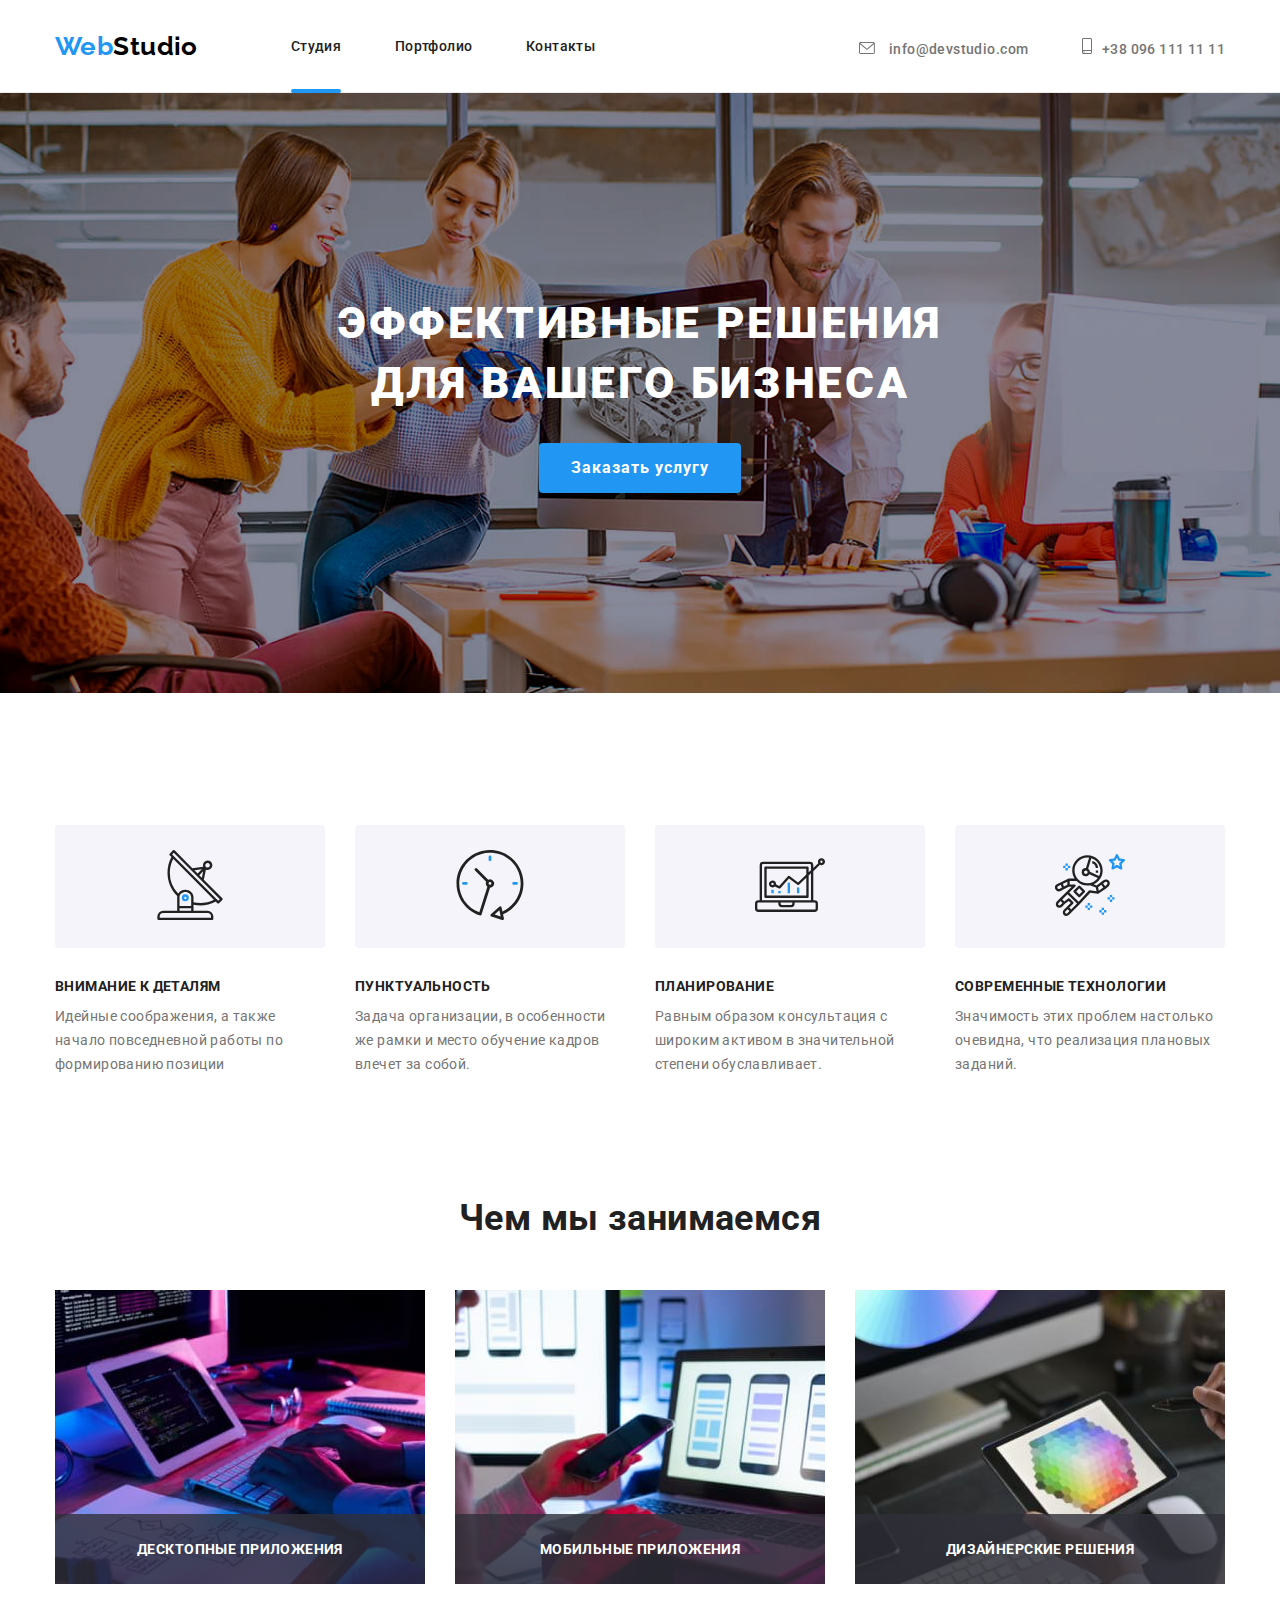
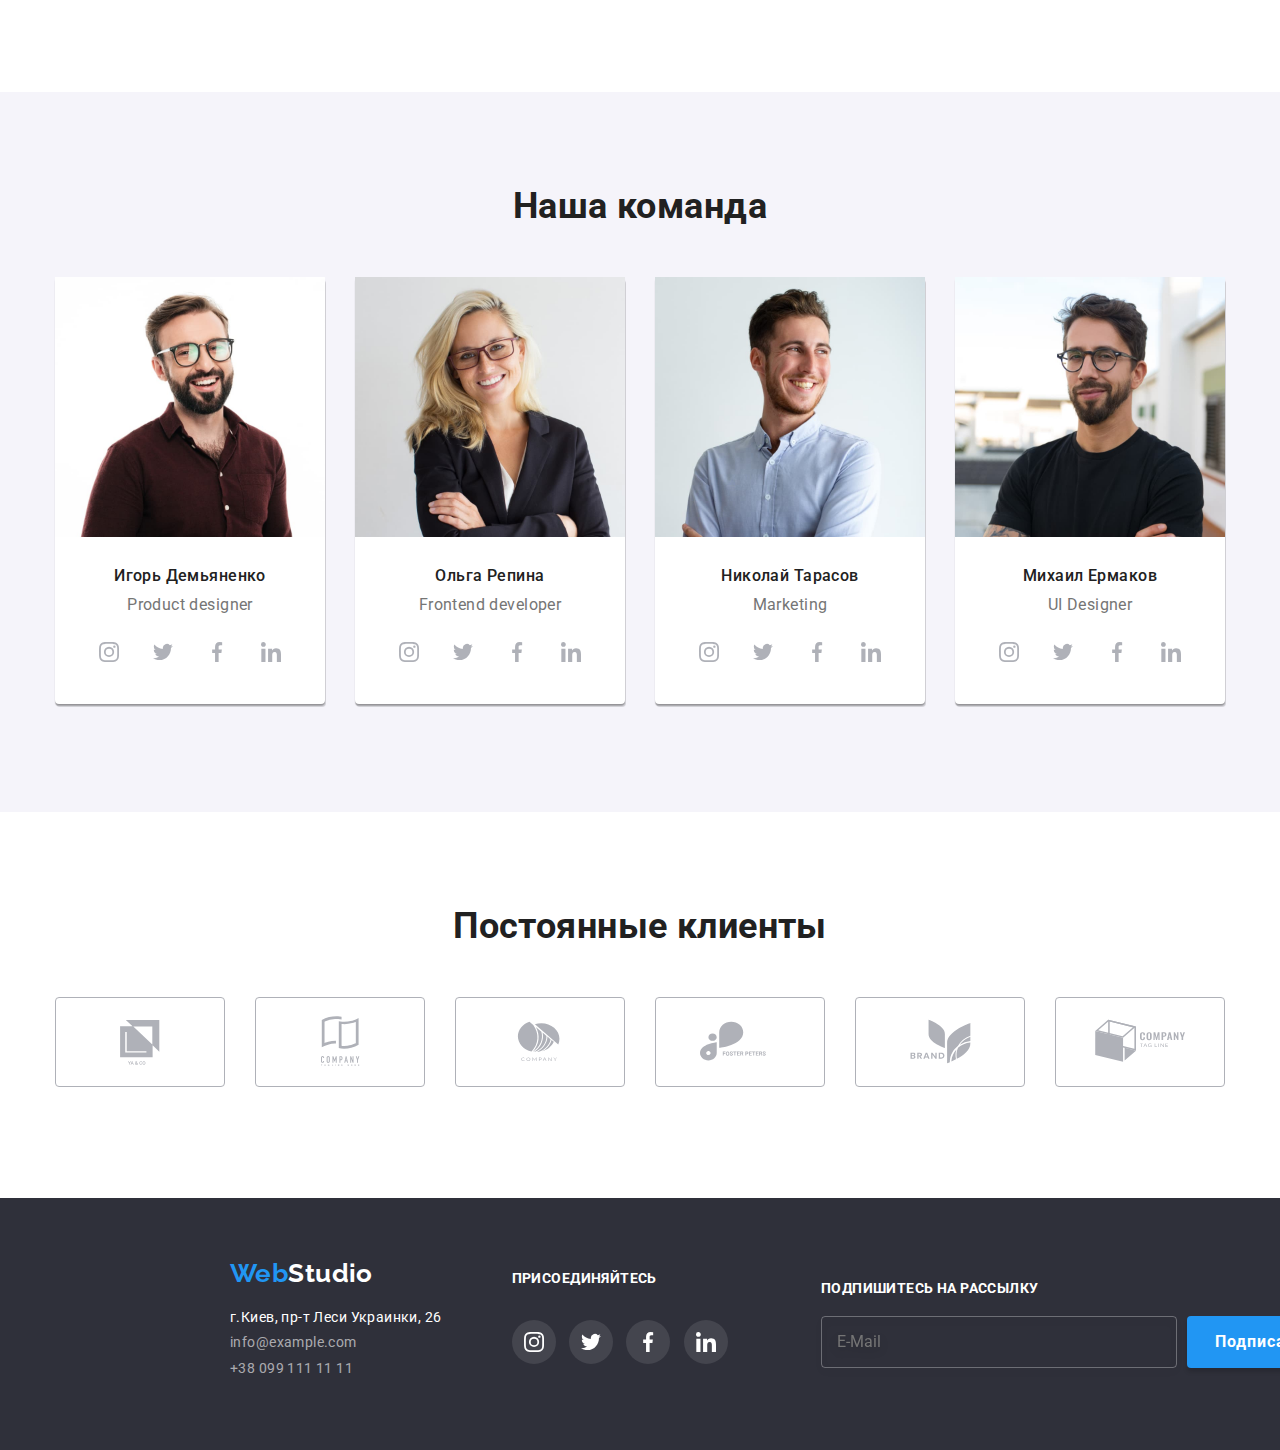
==== index.html @ 2967f11a "Initial commit" ====
<!DOCTYPE html>
<html lang="ru">
  <head>
    <meta charset="UTF-8" />
    <meta name="viewport" content="width=device-width, initial-scale = 1.0" />
    <title>WebStudio</title>
    <link
      href="https://fonts.googleapis.com/css2?family=Raleway:wght@700&family=Roboto:wght@400;500;700;900&display=swap"
      rel="stylesheet"
    />
    <link rel="stylesheet" href="./modern-normalize/modern-normalize.css" />
    <link rel="stylesheet" href="./css/styles.css" />
  </head>
  <body>
    <header class="header">
      <div class="container">
        <nav class="navigation">
          <a class="logo" href="/">Web<span class="studio">Studio</span></a>
          <ul class="nav-list">
            <li class="nav-line">
              <a class="nav-link studio-link nav-link-current" href="./index.html">Студия</a>
            </li>
            <li class="nav-line">
              <a class="nav-link portfolio-link" href="./portfolio.html">Портфолио</a>
            </li>
            <li class="nav-line">
              <a class="nav-link contacts-link" href="./contacts.html">Контакты</a>
            </li>
          </ul>
        </nav>
        <ul class="header-contacts">
          <li class="nav-line">
            <a class="header-contact" href="mailto:info@devstudio.com"
              ><svg width="16px" height="12px" class="contact-icon">
                <use href="./images/sprite.svg#icon-envelope"></use>
              </svg>
              info@devstudio.com
            </a>
          </li>
          <li class="nav-line">
            <a class="header-contact" href="tel:+380961111111"
              ><svg width="10px" height="16px" class="contact-icon">
                <use href="./images/sprite.svg#icon-smartphone"></use></svg
              >+38 096 111 11 11</a
            >
          </li>
        </ul>
      </div>
    </header>
    <main class="main-container studio-content">
      <section class="section offer">
        <div class="offer-text">
          <h1 class="main-title">Эффективные решения для вашего бизнеса</h1>
          <button class="order" data-modal-open type="button">Заказать услугу</button>
        </div>
      </section>
      <section class="section about-us">
        <div class="container">
          <h2 class="about-us-title">О нас</h2>
          <ul class="about-us-text">
            <li class="about-us-text-box">
              <div class="about-us-icon-box">
                <svg class="about-us-icon" width="70px" height="70px">
                  <use href="./images/sprite.svg#icon-antenna"></use>
                </svg>
              </div>
              <h3 class="about-us-paragraph-title">Внимание к деталям</h3>
              <p class="about-us-paragraph">
                Идейные соображения, а также начало повседневной работы по формированию позиции
              </p>
            </li>
            <li class="about-us-text-box">
              <div class="about-us-icon-box">
                <svg class="about-us-icon" width="70px" height="70px">
                  <use href="./images/sprite.svg#icon-clock"></use>
                </svg>
              </div>
              <h3 class="about-us-paragraph-title">Пунктуальность</h3>
              <p class="about-us-paragraph">
                Задача организации, в особенности же рамки и место обучение кадров влечет за собой.
              </p>
            </li>
            <li class="about-us-text-box">
              <div class="about-us-icon-box">
                <svg class="about-us-icon" width="70px" height="70px">
                  <use href="./images/sprite.svg#icon-diagram"></use>
                </svg>
              </div>
              <h3 class="about-us-paragraph-title">Планирование</h3>
              <p class="about-us-paragraph">
                Равным образом консультация с широким активом в значительной степени обуславливает.
              </p>
            </li>
            <li class="about-us-text-box">
              <div class="about-us-icon-box">
                <svg class="about-us-icon" width="70px" height="70px">
                  <use href="./images/sprite.svg#icon-astronaut"></use>
                </svg>
              </div>
              <h3 class="about-us-paragraph-title">Современные технологии</h3>
              <p class="about-us-paragraph">
                Значимость этих проблем настолько очевидна, что реализация плановых заданий.
              </p>
            </li>
          </ul>
        </div>
      </section>
      <section class="section what-we-do">
        <div class="container">
          <h2 class="section-title">Чем мы занимаемся</h2>
          <ul class="what-we-do-images">
            <li class="what-we-do-image">
              <div class="what-we-do-thumb">
                <img
                  src="./images/programmer-typing.jpg"
                  alt="Программист печатает на компьютере"
                  width="370"
                />
                <div class="what-we-do-description">
                  <h3 class="image-description">Десктопные приложения</h3>
                </div>
              </div>
            </li>
            <li class="what-we-do-image">
              <div class="what-we-do-thumb">
                <img
                  src="./images/phone-design.jpg"
                  alt="Программист выбирает дизайн телефона"
                  width="370"
                />
                <div class="what-we-do-description">
                  <h3 class="image-description">Мобильные приложения</h3>
                </div>
              </div>
            </li>
            <li class="what-we-do-image">
              <div class="what-we-do-thumb">
                <img
                  src="./images/color-pallette.jpg"
                  alt="Дизайнер использует палитру цветов"
                  width="370"
                />
                <div class="what-we-do-description">
                  <h3 class="image-description">Дизайнерские решения</h3>
                </div>
              </div>
            </li>
          </ul>
        </div>
      </section>
      <section class="section our-team">
        <div class="container">
          <h2 class="section-title hidden">Наша команда</h2>
          <ul class="team-members">
            <li class="team-member">
              <img src="./images/igor.jpg" alt="Изображение Игоря" width="270" />
              <h4 class="team-member-name">Игорь Демьяненко</h4>
              <p class="team-member-job">Product designer</p>
              <ul>
                <li>
                  <a class="socials-icon" href="/">
                    <svg class="member-social-icon" width="20px" height="20px">
                      <use href="./images/sprite.svg#icon-instagram"></use>
                    </svg>
                  </a>
                </li>
                <li>
                  <a class="socials-icon" href="/">
                    <svg class="member-social-icon" width="20px" height="20px">
                      <use href="./images/sprite.svg#icon-twitter"></use>
                    </svg>
                  </a>
                </li>
                <li>
                  <a class="socials-icon" href="/">
                    <svg class="member-social-icon" width="20px" height="20px">
                      <use href="./images/sprite.svg#icon-facebook"></use>
                    </svg>
                  </a>
                </li>
                <li>
                  <a class="socials-icon" href="/">
                    <svg class="member-social-icon" width="20px" height="20px">
                      <use href="./images/sprite.svg#icon-linkedin"></use>
                    </svg>
                  </a>
                </li>
              </ul>
            </li>
            <li class="team-member">
              <img src="./images/olga.jpg" alt="Изображение Ольги" width="270" />
              <h4 class="team-member-name">Ольга Репина</h4>
              <p class="team-member-job">Frontend developer</p>
              <ul>
                <li>
                  <a class="socials-icon" href="/">
                    <svg class="member-social-icon" width="20px" height="20px">
                      <use href="./images/sprite.svg#icon-instagram"></use>
                    </svg>
                  </a>
                </li>
                <li>
                  <a class="socials-icon" href="/">
                    <svg class="member-social-icon" width="20px" height="20px">
                      <use href="./images/sprite.svg#icon-twitter"></use>
                    </svg>
                  </a>
                </li>
                <li>
                  <a class="socials-icon" href="/">
                    <svg class="member-social-icon" width="20px" height="20px">
                      <use href="./images/sprite.svg#icon-facebook"></use>
                    </svg>
                  </a>
                </li>
                <li>
                  <a class="socials-icon" href="/">
                    <svg class="member-social-icon" width="20px" height="20px">
                      <use href="./images/sprite.svg#icon-linkedin"></use>
                    </svg>
                  </a>
                </li>
              </ul>
            </li>
            <li class="team-member">
              <img src="./images/nikolay.jpg" alt="Изображение Николая" width="270" />
              <h4 class="team-member-name">Николай Тарасов</h4>
              <p class="team-member-job">Marketing</p>
              <ul>
                <li>
                  <a class="socials-icon" href="/">
                    <svg class="member-social-icon" width="20px" height="20px">
                      <use href="./images/sprite.svg#icon-instagram"></use>
                    </svg>
                  </a>
                </li>
                <li>
                  <a class="socials-icon" href="/">
                    <svg class="member-social-icon" width="20px" height="20px">
                      <use href="./images/sprite.svg#icon-twitter"></use>
                    </svg>
                  </a>
                </li>
                <li>
                  <a class="socials-icon" href="/">
                    <svg class="member-social-icon" width="20px" height="20px">
                      <use href="./images/sprite.svg#icon-facebook"></use>
                    </svg>
                  </a>
                </li>
                <li>
                  <a class="socials-icon" href="/">
                    <svg class="member-social-icon" width="20px" height="20px">
                      <use href="./images/sprite.svg#icon-linkedin"></use>
                    </svg>
                  </a>
                </li>
              </ul>
            </li>
            <li class="team-member">
              <img src="./images/mikhail.jpg" alt="Изображение Михаила" width="270" />
              <h4 class="team-member-name">Михаил Ермаков</h4>
              <p class="team-member-job">UI Designer</p>
              <ul>
                <li>
                  <a class="socials-icon" href="/">
                    <svg class="member-social-icon" width="20px" height="20px">
                      <use href="./images/sprite.svg#icon-instagram"></use>
                    </svg>
                  </a>
                </li>
                <li>
                  <a class="socials-icon" href="/">
                    <svg class="member-social-icon" width="20px" height="20px">
                      <use href="./images/sprite.svg#icon-twitter"></use>
                    </svg>
                  </a>
                </li>
                <li>
                  <a class="socials-icon" href="/">
                    <svg class="member-social-icon" width="20px" height="20px">
                      <use href="./images/sprite.svg#icon-facebook"></use>
                    </svg>
                  </a>
                </li>
                <li>
                  <a class="socials-icon" href="/">
                    <svg class="member-social-icon" width="20px" height="20px">
                      <use href="./images/sprite.svg#icon-linkedin"></use>
                    </svg>
                  </a>
                </li>
              </ul>
            </li>
          </ul>
        </div>
      </section>
      <section class="section" class="our-clients">
        <div class="container">
          <h2 class="section-title">Постоянные клиенты</h2>
          <ul class="clients">
            <li>
              <a class="client-link"
                ><svg class="client-card" width="170px" height="90px">
                  <use href="./images/sprite.svg#icon-Client"></use></svg
              ></a>
            </li>
            <li>
              <a class="client-link"
                ><svg class="client-card" width="170px" height="90px">
                  <use href="./images/sprite.svg#icon-Client-2"></use></svg
              ></a>
            </li>
            <li>
              <a class="client-link"
                ><svg class="client-card" width="170px" height="90px">
                  <use href="./images/sprite.svg#icon-Client-3"></use></svg
              ></a>
            </li>
            <li>
              <a class="client-link"
                ><svg class="client-card" width="170px" height="90px">
                  <use href="./images/sprite.svg#icon-Client-4"></use></svg
              ></a>
            </li>
            <li>
              <a class="client-link"
                ><svg class="client-card" width="170px" height="90px">
                  <use href="./images/sprite.svg#icon-Client-5"></use></svg
              ></a>
            </li>
            <li>
              <a class="client-link"
                ><svg class="client-card" width="170px" height="90px">
                  <use href="./images/sprite.svg#icon-Client-6"></use></svg
              ></a>
            </li>
          </ul>
        </div>
      </section>
    </main>
    <footer class="footer">
      <div class="container">
        <address class="address-wrap">
          <a class="logo" href="/">Web<span class="studio-white">Studio</span></a>
          <ul class="address">
            <li class="address-line">
              <a class="address-link street-address" href="">г.Киев, пр-т Леси Украинки, 26</a>
            </li>
            <li class="address-line">
              <a class="address-link" href="mailto:info@example.com">info@example.com</a>
            </li>
            <li class="address-line">
              <a class="address-link" href="tel:+380991111111">+38 099 111 11 11</a>
            </li>
          </ul>
        </address>
        <div class="footer-media">
          <h3 class="join-us-title">Присоединяйтесь</h3>
          <ul class="footer-media-list">
            <li>
              <a class="socials-icon" href="/">
                <svg class="footer-social-icon" width="20px" height="20px">
                  <use href="./images/sprite.svg#icon-instagram"></use>
                </svg>
              </a>
            </li>
            <li>
              <a class="socials-icon" href="/">
                <svg class="footer-social-icon" width="20px" height="20px">
                  <use href="./images/sprite.svg#icon-twitter"></use>
                </svg>
              </a>
            </li>
            <li>
              <a class="socials-icon" href="/">
                <svg class="footer-social-icon" width="20px" height="20px">
                  <use href="./images/sprite.svg#icon-facebook"></use>
                </svg>
              </a>
            </li>
            <li>
              <a class="socials-icon" href="/">
                <svg class="footer-social-icon" width="20px" height="20px">
                  <use href="./images/sprite.svg#icon-linkedin"></use>
                </svg>
              </a>
            </li>
          </ul>
        </div>
        <div class="footer-email">
          <h3 class="subscribe-title">Подпишитесь на рассылку</h3>
          <form class="email-subscribe" name="email-subscribe" autocomplete="on" novalidate>
            <input class="email-input" type="email" name="email-input" placeholder="E-Mail" />
            <button class="subscribe-button" type="submit">
              Подписаться
              <svg class="icon-send" width="24px" height="24px">
                <use href="./images/sprite.svg#icon-send"></use>
              </svg>
            </button>
          </form>
        </div>
      </div>
    </footer>
    <div class="backdrop is-hidden" data-modal>
      <div class="modal">
        <h2 class="modal-title section-title">Оставьте свои данные, мы вам перезвоним</h2>
        <form class="modal-order-form">
          <label class="modal-input-label">
            <span>Имя</span>
            <div class="modal-input-wrap">
              <input class="modal-input" type="text" name="order-name" />
              <span class="input-icon">
                <svg class="icon-name" width="12px" height="12px">
                  <use href="./images/sprite.svg#icon-name"></use>
                </svg>
              </span>
            </div>
          </label>
          <label class="modal-input-label">
            <span>Телефон</span>
            <div class="modal-input-wrap">
              <input class="modal-input" type="tel" name="order-tel" />
              <span class="input-icon">
                <svg class="icon-telephone" width="13px" height="13px">
                  <use href="./images/sprite.svg#icon-telephone"></use>
                </svg>
              </span>
            </div>
          </label>
          <label class="modal-input-label">
            <span>E-Mail</span>
            <div class="modal-input-wrap">
              <input class="modal-input" type="email" name="order-email" />
              <span class="input-icon">
                <svg class="icon-email" width="15px" height="12px">
                  <use href="./images/sprite.svg#icon-email"></use></svg
              ></span>
            </div>
          </label>
          <label>
            <span>Комментарий</span>
            <textarea class="modal-comment" rows="5" placeholder="Введите текст"></textarea>
          </label>
          <label class="terms-policy">
            <input class="terms-checkbox" type="checkbox" checked="checked" />
            <span class="terms-checkbox-custom">
              <svg class="terms-check-sign" width="11" height="8">
                <use href="./images/sprite.svg#icon-check-sign"></use>
              </svg>
            </span>
            <span class="terms-policy-text"
              >Соглашаюсь с рассылкой и принимаю <a href="">Условия договора</a></span
            >
          </label>
          <div class="modal-button-wrap">
            <button class="submit-button" type="submit">Отправить</button>
          </div>
        </form>
        <button class="modal-close-button" data-modal-close>
          <svg class="icon-close" width="11px" height="11px">
            <use href="./images/sprite.svg#icon-close"></use>
          </svg>
        </button>
      </div>
    </div>
    <script src="./js/modal.js"></script>
  </body>
</html>
---- css/styles.css ----
:root {
    --brand-color: #2196F3;
    --text-color: #212121;
}

:hover {
    transition-duration: 250ms;
    transition-timing-function: cubic-bezier(0.4, 0, 0.2, 1);
}

html {
    box-sizing: border-box;
}

*,
*::after,
*::before {
    box-sizing: inherit;
}

/* Стили для обнуления верхних отступов у элементов */
h1,
h2,
h3,
h4,
h5,
h6,
p {
    margin-top: 0;
}

/* Класс для обнуления базовых свойств у списков (ul) */
.list {
    list-style: none;
    padding-left: 0;
    margin: 0;
}

/* Класс для обнуления базовых свойств у ссылок */
.link {
    text-decoration: none;
    color: inherit;
}

/* Свойства для корректного отображения картинок */
img {
    display: block;
    max-width: 100%;
    height: auto;
}

/* Свойства для обнуления курсива у address */
address {
    font-style: normal;
}

/* general settings */

body {
    font-family: 'Roboto', sans-serif;
    color: var(--text-color);
    font-size: 14px;
    background-color: #FFFFFF;
    letter-spacing: 0.03em;
}

ul {
    padding: 0;
}

.container {
    width: 1200px;
    margin: auto;
    padding: 0 15px;
}

.section {
    padding-top: 94px;
    padding-bottom: 94px;
}

/* header-section */

.header {
    position: relative;
    border-bottom: 1px solid #ECECEC;
    display: flex;
    vertical-align: middle;
    padding-top: 24px;
    padding-bottom: 24px;
}

.header .container {
    display: flex;
    justify-content: space-between;
    line-height: 0px;
}

.navigation {
    display: flex;
    justify-content: space-between;
    align-items: center;
    vertical-align: middle;
}

.nav-line {
    display: inline-block;
    font-weight: 500;
    margin-left: 50px;
}

.navigation .nav-link {
    position: relative;
    color: var(--text-color);
    font-weight: 500;
    text-decoration: none;
}

.navigation .nav-link-current::after {
    bottom: -39px;
    left: 0;
    position: absolute;
    content: "";
    display: block;
    width: 100%;
    height: 4px;
    border-radius: 4px;
    background-color: var(--brand-color);
}

.studio-link {
    accent-color: var(--brand-color);
}

.portfolio-link {
    accent-color: var(--brand-color);
}

.nav-link:hover {
    color: var(--brand-color);
} 

.logo {
    font-family: 'Raleway';
    font-weight: 700;
    font-size: 26px;
    line-height: 31px;
    color: var(--brand-color);
    text-decoration: none;
    margin-right: 43px;
}

.logo .studio {
    color: #000;
}

.header-contact {
    color: #757575;
    text-decoration: none;
}

.header-contact:hover {
    color: var(--brand-color);
    fill: var(--brand-color);
}

.contact-icon {
    margin-right: 10px;
}


/* offer-section */

.offer {
    background-image: url("./../images/bg-image.png");
    background-repeat: no-repeat;
    background-position: 50% 50%;
    text-align: center;
    color: #fff;
    padding: 200px;
    background-size: 1600px auto;
}

.offer-text {
    width: 700px;
    display: inline-block;
}

.main-title {
    text-transform: uppercase;
    font-size: 44px;
    line-height: 60px;
    font-weight: 900;
    letter-spacing: 0.06em;
    margin-bottom: 30px;
}

.order {
    background: var(--brand-color);
    color: #fff;
    padding: 10px 32px;
    border: none;
    border-radius: 4px;
    font-weight: 700;
    font-size: 16px;
    line-height: 30px;
    letter-spacing: 0.06em;
    box-shadow: 0px 4px 4px rgba(0, 0, 0, 0.15);
    cursor: pointer;
}

.order:hover {
    box-shadow: 0px 4px 4px rgba(0, 0, 0, 0.5);
}

/* about-us section */

.about-us {
    padding-bottom: 0px;
}

.about-us-icon-box {
    text-align: center;
    padding-top: 25px;
    padding-bottom: 25px;
    background-color: #F5F4FA;
    margin-bottom: 30px;
    border-radius: 4px;
}

.about-us-text {
    display: flex;
    justify-content: space-between;
}

.about-us-title {
    visibility: hidden;
    padding: 0;
    margin: 0;
}

.about-us-text-box {
    display: inline-block;
    width: 270px;
}

.about-us-paragraph-title {
    text-transform: uppercase;
    font-size: 14px;
    margin-bottom: 10px;
}

.about-us-paragraph {
    color: #757575;
    margin-top: 0px;
    line-height: 24px;
}

/* what-we-do section */

.section-title {
    font-weight: 700;
    font-size: 36px;
    text-align: center;
    margin-bottom: 50px;
}

.what-we-do {
    padding-top: 94px;
}

.what-we-do-images {
    display: flex;
    justify-content: space-between;
}

.what-we-do-image {
    display: inline-block;
}

.what-we-do-thumb {
    position: relative;
}

.what-we-do-description {
    position: absolute;
    background: rgba(47, 48, 58, 0.8);
    padding-top: 27px;
    padding-bottom: 27px;
    bottom: 0px;
    left: 0px;
    width: 100%;
}

.image-description {
    font-weight: 700;
    text-transform: uppercase;
    color: #FFFFFF;
    font-size: 14px;
    line-height: 16px;
    text-align: center;
    padding: 0;
    margin: 0;
}

/* our-team section */

.our-team {
    background-color: #F5F4FA;

}

.team-members {
    display: flex;
    justify-content: space-between;
}

.team-member {
    display: inline-block;
    padding-bottom: 30px;
    text-align: center;
    background-color: #fff;
    border-radius: 4px;
    box-shadow:  1px 3px rgba(0, 0, 0, 0.12),
        0px 1px 1px rgba(0, 0, 0, 0.14),
        0px 2px 1px rgba(0, 0, 0, 0.2);
}

.team-member ul {
    list-style: none;
    margin-right: 32px;
    margin-left: 32px;
    display: flex;
    justify-content: space-between;
    vertical-align: middle;
    margin-top: 16px;
}

.socials-icon {
    display: inline-block;
    height: 44px;
    width: 44px;
    padding: 12px;
    color: #AFB1B8;
}
.socials-icon:hover {
    background-color: var(--brand-color);
    border-radius: 50px;
    color: #FFFFFF;
    fill: #FFFFFF;
}

.team-member-name {
    font-size: 16px;
    font-weight: 500;
    margin-top: 30px;
    margin-bottom: 10px;
}

.team-member-job {
    color: #757575;
    font-size: 16px;
    margin-bottom: 0;
}

/* footer section */

.footer {
    background-color: #2F303A;
    padding: 60px 215px;   
}

.footer .container {
    display: flex;
    align-items: center;
}

.studio-white {
    color: #fff;
}

.address-wrap {
    display: inline-block;
}

.address {
    padding: 0;
    margin-top: 20px;
    text-decoration: none;
    color: #fff;
    list-style: none;
    font-style: normal;
    margin-right: 70px;
}

.address-line {
    padding: 0;
    margin: 9px 0;
}

.address-link {
    text-decoration: none;
    color: rgba(255, 255, 255, 0.6);
}

.address-link:hover {
    color: #FFFFFF;
    fill: #FFFFFF;
}

.street-address {
    color: #FFFFFF;
}

.footer-media {
    display: inline-block;
    margin-right: 83px;
}

.footer-media-list {
    list-style: none;
    display: inline-block;
}

.footer-social-icon {
    color: #FFFFFF;
}

.footer-media-list li {
    display: inline-block;
    background-color: rgba(255, 255, 255, 0.1);
    border-radius: 50px;
    margin-right: 10px;
}

.join-us-title {
    text-transform: uppercase;
    color: #FFFFFF;
    font-size: 14px;
    line-height: 16px;
    margin-bottom: 20px;
}

.footer-email {
    display: inline-block;
    padding: 0;
    margin: 0;
}

.email-subscribe {
    display: flex;
    justify-content: space-between;
}

.subscribe-title {
    text-transform: uppercase;
    color: #FFFFFF;
    font-size: 14px;
    line-height: 16px;
    margin-bottom: 20px;
}

.email-input {
    background-color: rgba(0, 0, 0, 0);
    border: 1px solid rgba(255, 255, 255, 0.3);
    filter: drop-shadow(0px 4px 4px rgba(0, 0, 0, 0.15));
    border-radius: 4px;
    padding: 15px;
    font-weight: 400;
    font-size: 16px;
    line-height: 20px;
    margin-right: 10px;
    width: 356px;
    color: #FFFFFF;
}

.subscribe-button {
    display: flex;
    align-items: center;
    justify-content: space-between;
    background: var(--brand-color);
    color: #fff;
    padding: 10px 28px;
    border: none;
    border-radius: 4px;
    font-weight: 700;
    font-size: 16px;
    line-height: 30px;
    box-shadow: 0px 4px 4px rgba(0, 0, 0, 0.15);
    letter-spacing: 0.06em;
    cursor: pointer;
}

.icon-send {
    margin-left: 10px;
}

/* Portfolio */


/* filters menu */

.filters-list {
    display: flex;
    justify-content: center;
    text-decoration: none;
    list-style: none;
    margin-bottom: 50px;
}

.filters-item {
    display: inline-block;
}

.filter-button {
    margin-right: 8px;
    background-color: #F5F4FA;
    border-radius: 4px;
    border: none;
    color: #212121;
    font-size: 16px;
    font-weight: 500;
    padding: 6px 22px;
    text-align: center;
    vertical-align: middle;
    line-height: 26px;
}

.filter-button:hover {
    background-color: var(--brand-color);
    color: #FFFFFF;
    box-shadow: 0px 3px 1px rgba(0, 0, 0, 0.1), 0px 1px 2px rgba(0, 0, 0, 0.08), 0px 2px 2px rgba(0, 0, 0, 0.12);
    cursor: pointer;
}

/* projects list */

.projects {
    display: flex;
    justify-content: space-between;
    flex-wrap: wrap;
}

.project-item {
    display: inline-block;
    list-style: none;
    margin-bottom: 30px;
}

.project-item:hover {
    box-shadow: 0px 3px 1px rgba(0, 0, 0, 0.1), 0px 1px 2px rgba(0, 0, 0, 0.08), 0px 2px 2px rgba(0, 0, 0, 0.12);
}


.project-link {
    text-decoration: none;
}

.project-text {
    border: 1px solid #EEEEEE;
    padding: 19px 24px;
    max-width: 370px;
}

.project-title {
    color: var(--text-color);
    font-size: 18px;
    font-weight: 700;
    margin-bottom: 4px;
    letter-spacing: 0.06em;
    line-height: 36px;
}

.project-subtitle {
    color: #757575;
    font-size: 16px;
    font-weight: 400;
    line-height: 30px;
    margin-bottom: 0px;
    padding-bottom: 0px;
}

.project-image-thumb {
    position: relative;
    overflow: hidden;
}

.project-description {
    display:flex;
    align-items: center;
    position: absolute;
    background: rgba(33, 150, 243, 0.9);
    bottom: 0;
    left: 0;
    height: 100%;
    width: 100%;
    padding-left: 24px;
    padding-right: 24px;
    transform: translateY(100%);
    transition: transform 500ms ease;
}

.project-item:hover .project-description {
    transform: translateY(0);
}

.project-description p {
    color: #FFFFFF;
    font-weight: 400;
    font-size: 18px;
    line-height: 28px;
}

/* Icons */

.clients {
    display: flex;
    justify-content: space-between;
    list-style: none;
}

.client-card {
    border: 1px solid #AFB1B8;
    margin-right: 30px;
    border-radius: 4px;
    cursor: pointer;
    color: #AFB1B8;
}

.client-card:hover {
    color: var(--brand-color);
    border: 1px solid var(--brand-color);
}

.client-link:hover {
    cursor: pointer;
    color: var(--brand-color);
}

.backdrop {
    display: flex;
    justify-content: center;
    align-items: center;
    position: fixed;
    top: 0;
    left: 0;
    width: 100%;
    height: 100%;
    background-color: rgba(0, 0, 0, 0.5);
    opacity: 1;
    transition: opacity 500ms ease;
}

.is-hidden {
    visibility: hidden;
    opacity: 0;
    pointer-events: none;
}

.modal {
    width: 528px;
    height: 581px;
    position: relative;
    background-color: #FFFFFF;
    box-shadow: 0px 1px 3px rgba(0, 0, 0, 0.12), 0px 1px 1px rgba(0, 0, 0, 0.14), 0px 2px 1px rgba(0, 0, 0, 0.2);
    border-radius: 4px;
    padding: 40px;
}

.modal-close-button {
    position: absolute;
    margin: 8px;
    top: 0;
    right: 0;
    background-color: #FFFFFF;
    border-radius: 50px;
    height: 29px;
    width: 29px;
    border: 1px solid rgba(0, 0, 0, 0.1);
    color: #000000;
    display: flex;
    align-items: center;
    justify-content: center;
    cursor: pointer;
}

.modal-input-wrap {
    position: relative;
    display: flex;
    justify-content: center;
    align-items: center;
}

.modal-title {
    font-size: 20px;
    line-height: 24px;
    font-weight: 700;
    margin-bottom: 12px;
}

.modal-input-label span {
    font-size: 12px;
    line-height: 14px;
    color: #757575;
    letter-spacing: 0.01em;
}

.modal-input {
    width: 100%;
    padding: 14px 14px 14px 40px;
    border: 1px solid rgba(33, 33, 33, 0.2);
    border-radius: 4px;
    margin-bottom: 10px;
}

.modal-input ~ .input-icon {
    color: #212121;
}

.modal-input:focus {
    outline-color: var(--brand-color);
}

.modal-comment:focus {
    outline-color: var(--brand-color);
}

.input-icon {
    color: var(--text-color);
    padding: 0;
    margin: 0;
    position: absolute;
    height: 15px;
    width: 15px;
    top: 0;
    left: 0;
    display: flex;
    align-items: center;
}

.input-icon svg {
    padding: 0;
    margin: 0;
}

.modal-input:focus ~ .input-icon {
    color: var(--brand-color);
}






.icon-name {
    position: absolute;
    top: 14px;
    left: 15px;
}

.icon-email {
    position: absolute;
    top: 15px;
    left: 13.5px;
}

.icon-telephone {
    position: absolute;
    top: 14.26px;
    left: 15.26px;
}

.modal-comment {
    width: 100%;
    padding: 14px;
    border: 1px solid rgba(33, 33, 33, 0.2);
    border-radius: 4px;
    margin-bottom: 10px;
    resize: none;
}

.terms-policy {
    padding: 0;
    margin: 0;
    cursor: pointer;
    position: relative;
    display: inline-flex;
    margin-left: 14px;
}

.terms-check-sign {
    position: absolute;
    top: 0;
    left: 0;
}

.terms-checkbox {
    top: 0;
    left: 0;
    cursor: pointer;
    opacity: 0;
    display: inline-flex;
}

.terms-checkbox:checked ~ .terms-checkbox-custom {
    background-color: var(--brand-color);
    border: 3px solid var(--brand-color);
}

.terms-checkbox:checked ~ .terms-check-sign {
    opacity: 1;
}

.terms-checkbox-custom {
    display: inline-flex;
    justify-content: center;
    align-items: center;
    background: #ffffff;
    width: 16px;
    height: 15px;
    display: block;
    border: 2px solid #212121;
    position: absolute;
    top: 0;
    left: 0;
}

.terms-policy-text {
    margin-left: 7px;
}


.modal-button-wrap {
    text-align: center;
}

.submit-button {
    background: var(--brand-color);
    font-size: 16px;
    font-weight: 700;
    line-height: 30px;
    color: #FFFFFF;
    letter-spacing: 0.06em;
    padding: 10px 52px;
    text-align: center;
    border: none;
    border-radius: 4px;
    margin-top: 30px;
    cursor: pointer;
}
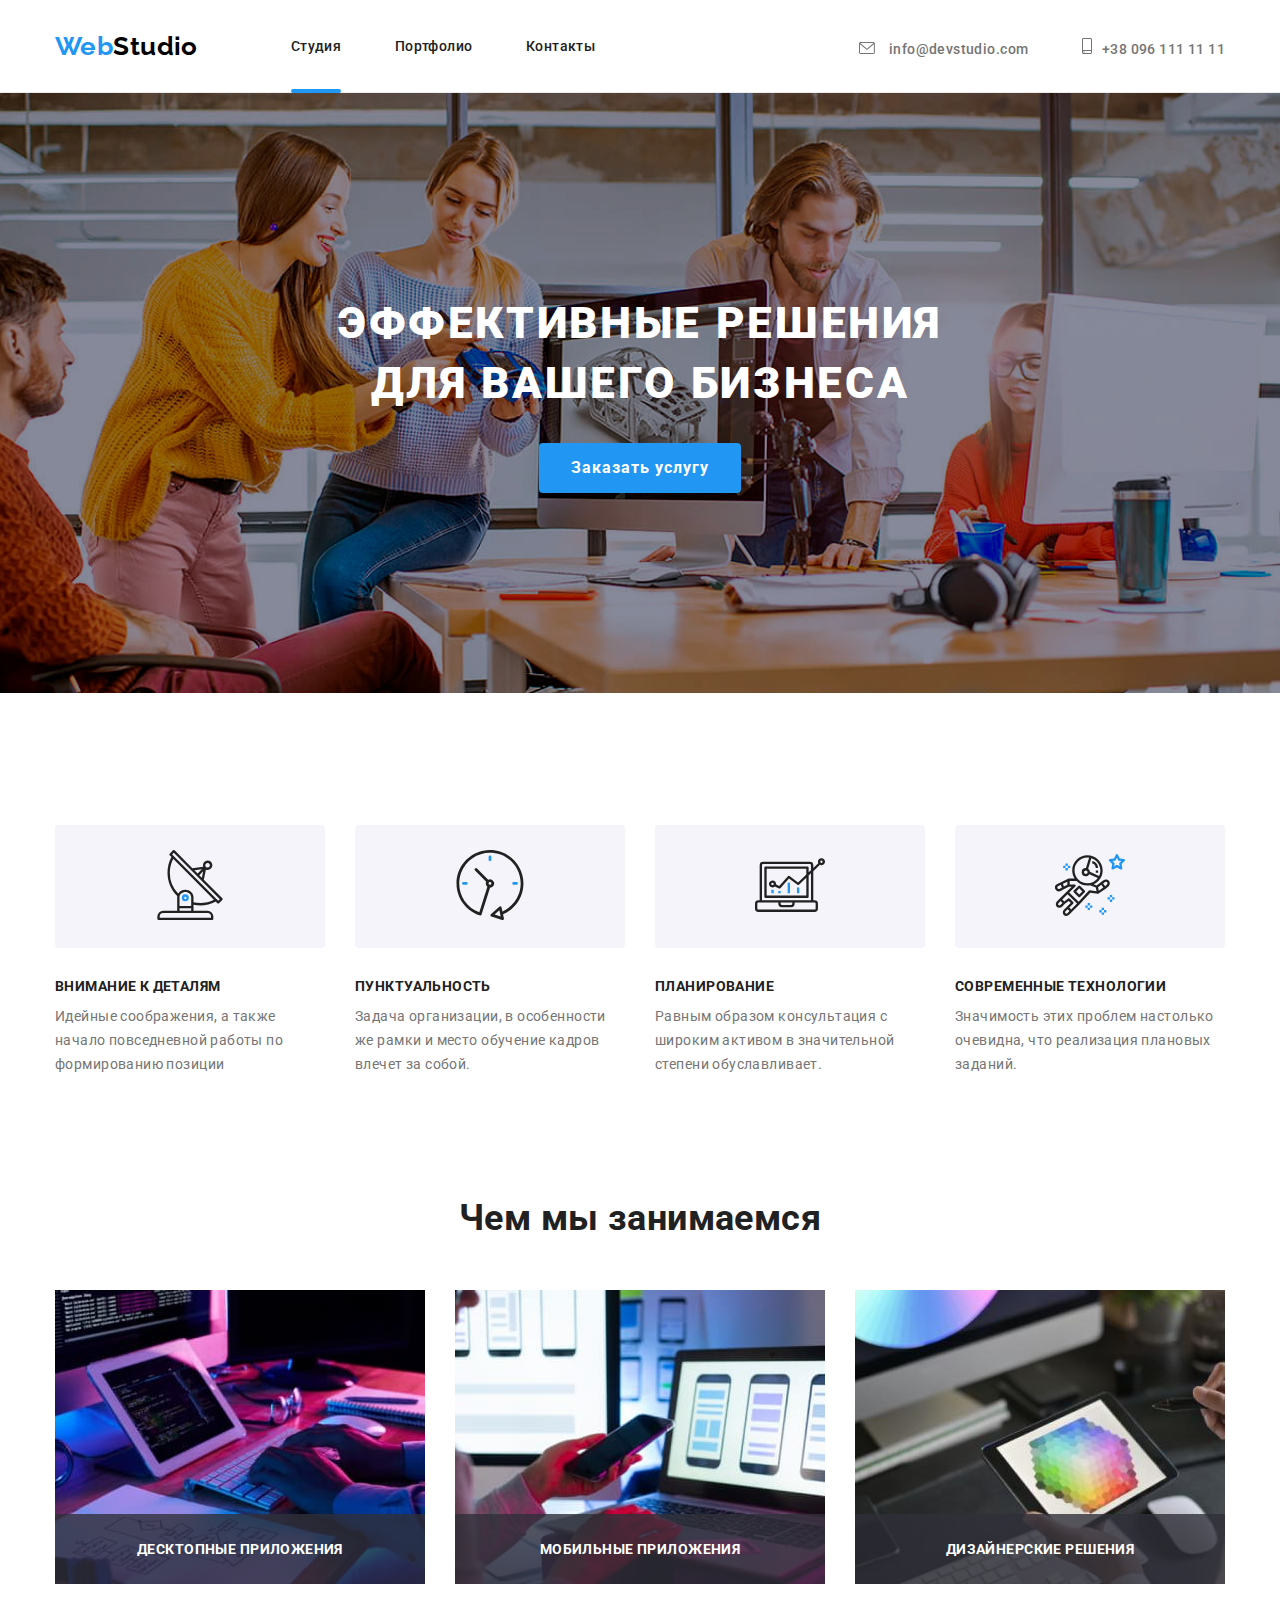
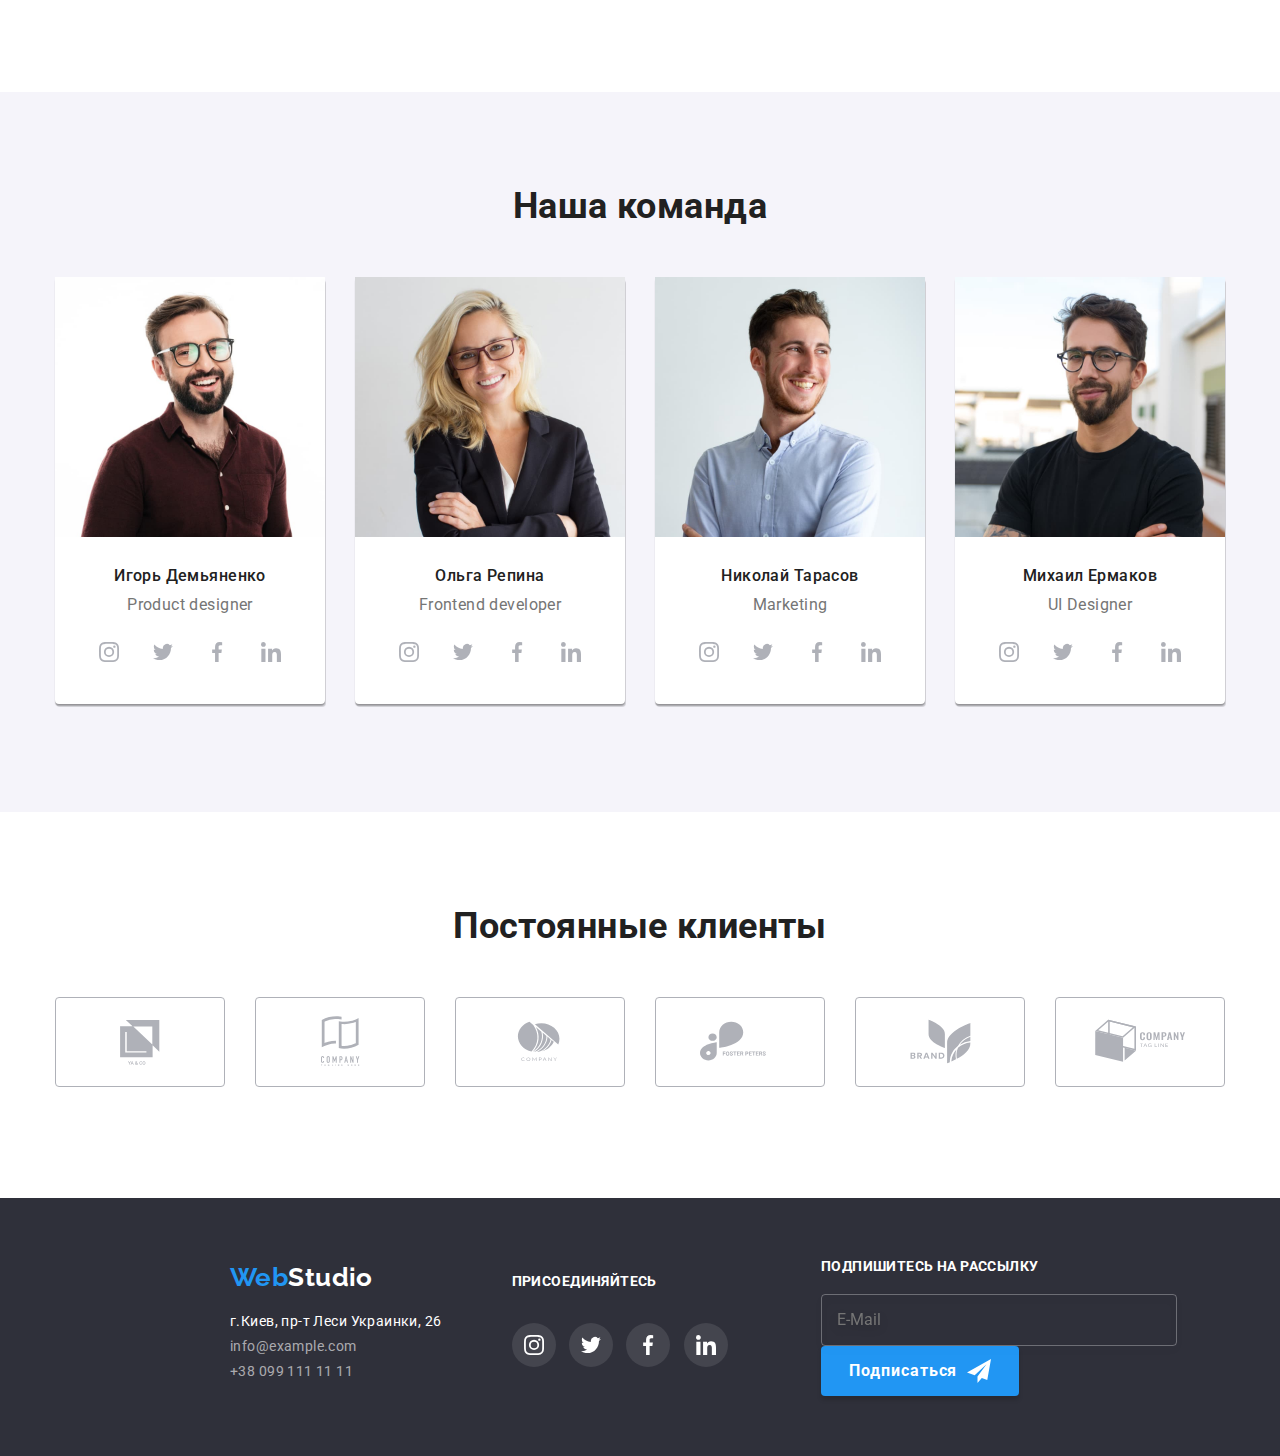
==== commit 2f0f06d2: "Refactoring with BEM and SASS" ====
--- a/index.html
+++ b/index.html
@@ -9,36 +9,38 @@
       rel="stylesheet"
     />
     <link rel="stylesheet" href="./modern-normalize/modern-normalize.css" />
-    <link rel="stylesheet" href="./css/styles.css" />
+    <link rel="stylesheet" href="./css/main.min.css" />
   </head>
   <body>
     <header class="header">
-      <div class="container">
-        <nav class="navigation">
-          <a class="logo" href="/">Web<span class="studio">Studio</span></a>
-          <ul class="nav-list">
-            <li class="nav-line">
-              <a class="nav-link studio-link nav-link-current" href="./index.html">Студия</a>
-            </li>
-            <li class="nav-line">
-              <a class="nav-link portfolio-link" href="./portfolio.html">Портфолио</a>
-            </li>
-            <li class="nav-line">
-              <a class="nav-link contacts-link" href="./contacts.html">Контакты</a>
+      <div class="container header__container">
+        <nav class="nav">
+          <a class="logo" href="/">Web<span class="logo--studio-black">Studio</span></a>
+          <ul class="nav__list">
+            <li class="nav__line">
+              <a class="nav__link nav__link--studio nav__link--current" href="./index.html">
+                Студия
+              </a>
+            </li>
+            <li class="nav__line">
+              <a class="nav__link nav__link--portfolio" href="./portfolio.html">Портфолио</a>
+            </li>
+            <li class="nav__line">
+              <a class="nav__link nav__link--contacts" href="./contacts.html">Контакты</a>
             </li>
           </ul>
         </nav>
-        <ul class="header-contacts">
-          <li class="nav-line">
-            <a class="header-contact" href="mailto:info@devstudio.com"
+        <ul class="header__contact-list">
+          <li class="nav__line">
+            <a class="header__contact" href="mailto:info@devstudio.com"
               ><svg width="16px" height="12px" class="contact-icon">
                 <use href="./images/sprite.svg#icon-envelope"></use>
               </svg>
               info@devstudio.com
             </a>
           </li>
-          <li class="nav-line">
-            <a class="header-contact" href="tel:+380961111111"
+          <li class="nav__line">
+            <a class="header__contact" href="tel:+380961111111"
               ><svg width="10px" height="16px" class="contact-icon">
                 <use href="./images/sprite.svg#icon-smartphone"></use></svg
               >+38 096 111 11 11</a
@@ -49,56 +51,56 @@
     </header>
     <main class="main-container studio-content">
       <section class="section offer">
-        <div class="offer-text">
-          <h1 class="main-title">Эффективные решения для вашего бизнеса</h1>
-          <button class="order" data-modal-open type="button">Заказать услугу</button>
+        <div class="offer__text">
+          <h1 class="main-title offer__title">Эффективные решения для вашего бизнеса</h1>
+          <button class="offer__order-button" data-modal-open type="button">Заказать услугу</button>
         </div>
       </section>
       <section class="section about-us">
-        <div class="container">
-          <h2 class="about-us-title">О нас</h2>
-          <ul class="about-us-text">
-            <li class="about-us-text-box">
-              <div class="about-us-icon-box">
-                <svg class="about-us-icon" width="70px" height="70px">
+        <div class="container about-us__container">
+          <h2 class="about-us__title">О нас</h2>
+          <ul class="about-us__text">
+            <li class="about-us__text-box">
+              <div class="about-us__icon-box">
+                <svg class="about-us__icon" width="70px" height="70px">
                   <use href="./images/sprite.svg#icon-antenna"></use>
                 </svg>
               </div>
-              <h3 class="about-us-paragraph-title">Внимание к деталям</h3>
-              <p class="about-us-paragraph">
+              <h3 class="about-us__paragraph-title">Внимание к деталям</h3>
+              <p class="about-us__paragraph">
                 Идейные соображения, а также начало повседневной работы по формированию позиции
               </p>
             </li>
-            <li class="about-us-text-box">
-              <div class="about-us-icon-box">
-                <svg class="about-us-icon" width="70px" height="70px">
+            <li class="about-us__text-box">
+              <div class="about-us__icon-box">
+                <svg class="about-us__icon" width="70px" height="70px">
                   <use href="./images/sprite.svg#icon-clock"></use>
                 </svg>
               </div>
-              <h3 class="about-us-paragraph-title">Пунктуальность</h3>
-              <p class="about-us-paragraph">
+              <h3 class="about-us__paragraph-title">Пунктуальность</h3>
+              <p class="about-us__paragraph">
                 Задача организации, в особенности же рамки и место обучение кадров влечет за собой.
               </p>
             </li>
-            <li class="about-us-text-box">
-              <div class="about-us-icon-box">
-                <svg class="about-us-icon" width="70px" height="70px">
+            <li class="about-us__text-box">
+              <div class="about-us__icon-box">
+                <svg class="about-us__icon" width="70px" height="70px">
                   <use href="./images/sprite.svg#icon-diagram"></use>
                 </svg>
               </div>
-              <h3 class="about-us-paragraph-title">Планирование</h3>
-              <p class="about-us-paragraph">
+              <h3 class="about-us__paragraph-title">Планирование</h3>
+              <p class="about-us__paragraph">
                 Равным образом консультация с широким активом в значительной степени обуславливает.
               </p>
             </li>
-            <li class="about-us-text-box">
-              <div class="about-us-icon-box">
-                <svg class="about-us-icon" width="70px" height="70px">
+            <li class="about-us__text-box">
+              <div class="about-us__icon-box">
+                <svg class="about-us__icon" width="70px" height="70px">
                   <use href="./images/sprite.svg#icon-astronaut"></use>
                 </svg>
               </div>
-              <h3 class="about-us-paragraph-title">Современные технологии</h3>
-              <p class="about-us-paragraph">
+              <h3 class="about-us__paragraph-title">Современные технологии</h3>
+              <p class="about-us__paragraph">
                 Значимость этих проблем настолько очевидна, что реализация плановых заданий.
               </p>
             </li>
@@ -107,40 +109,40 @@
       </section>
       <section class="section what-we-do">
         <div class="container">
-          <h2 class="section-title">Чем мы занимаемся</h2>
-          <ul class="what-we-do-images">
-            <li class="what-we-do-image">
-              <div class="what-we-do-thumb">
+          <h2 class="section-title what-we-do__title">Чем мы занимаемся</h2>
+          <ul class="what-we-do__images">
+            <li class="what-we-do__image">
+              <div class="what-we-do__thumb">
                 <img
                   src="./images/programmer-typing.jpg"
                   alt="Программист печатает на компьютере"
                   width="370"
                 />
-                <div class="what-we-do-description">
+                <div class="what-we-do__desc">
                   <h3 class="image-description">Десктопные приложения</h3>
                 </div>
               </div>
             </li>
-            <li class="what-we-do-image">
-              <div class="what-we-do-thumb">
+            <li class="what-we-do__image">
+              <div class="what-we-do__thumb">
                 <img
                   src="./images/phone-design.jpg"
                   alt="Программист выбирает дизайн телефона"
                   width="370"
                 />
-                <div class="what-we-do-description">
+                <div class="what-we-do__desc">
                   <h3 class="image-description">Мобильные приложения</h3>
                 </div>
               </div>
             </li>
-            <li class="what-we-do-image">
-              <div class="what-we-do-thumb">
+            <li class="what-we-do__image">
+              <div class="what-we-do__thumb">
                 <img
                   src="./images/color-pallette.jpg"
                   alt="Дизайнер использует палитру цветов"
                   width="370"
                 />
-                <div class="what-we-do-description">
+                <div class="what-we-do__desc">
                   <h3 class="image-description">Дизайнерские решения</h3>
                 </div>
               </div>
@@ -148,38 +150,39 @@
           </ul>
         </div>
       </section>
+      <!-- OUR TEAM-->
       <section class="section our-team">
-        <div class="container">
+        <div class="container our-team__container">
           <h2 class="section-title hidden">Наша команда</h2>
           <ul class="team-members">
             <li class="team-member">
               <img src="./images/igor.jpg" alt="Изображение Игоря" width="270" />
-              <h4 class="team-member-name">Игорь Демьяненко</h4>
-              <p class="team-member-job">Product designer</p>
-              <ul>
-                <li>
-                  <a class="socials-icon" href="/">
+              <h4 class="team-member__name">Игорь Демьяненко</h4>
+              <p class="team-member__job">Product designer</p>
+              <ul class="team-member__socials">
+                <li>
+                  <a class="socials-icon team-member__socials-icon" href="/">
                     <svg class="member-social-icon" width="20px" height="20px">
                       <use href="./images/sprite.svg#icon-instagram"></use>
                     </svg>
                   </a>
                 </li>
                 <li>
-                  <a class="socials-icon" href="/">
+                  <a class="socials-icon team-member__socials-icon" href="/">
                     <svg class="member-social-icon" width="20px" height="20px">
                       <use href="./images/sprite.svg#icon-twitter"></use>
                     </svg>
                   </a>
                 </li>
                 <li>
-                  <a class="socials-icon" href="/">
+                  <a class="socials-icon team-member__socials-icon" href="/">
                     <svg class="member-social-icon" width="20px" height="20px">
                       <use href="./images/sprite.svg#icon-facebook"></use>
                     </svg>
                   </a>
                 </li>
                 <li>
-                  <a class="socials-icon" href="/">
+                  <a class="socials-icon team-member__socials-icon" href="/">
                     <svg class="member-social-icon" width="20px" height="20px">
                       <use href="./images/sprite.svg#icon-linkedin"></use>
                     </svg>
@@ -189,32 +192,32 @@
             </li>
             <li class="team-member">
               <img src="./images/olga.jpg" alt="Изображение Ольги" width="270" />
-              <h4 class="team-member-name">Ольга Репина</h4>
-              <p class="team-member-job">Frontend developer</p>
-              <ul>
-                <li>
-                  <a class="socials-icon" href="/">
+              <h4 class="team-member__name">Ольга Репина</h4>
+              <p class="team-member__job">Frontend developer</p>
+              <ul class="team-member__socials">
+                <li>
+                  <a class="socials-icon team-member__socials-icon" href="/">
                     <svg class="member-social-icon" width="20px" height="20px">
                       <use href="./images/sprite.svg#icon-instagram"></use>
                     </svg>
                   </a>
                 </li>
                 <li>
-                  <a class="socials-icon" href="/">
+                  <a class="socials-icon team-member__socials-icon" href="/">
                     <svg class="member-social-icon" width="20px" height="20px">
                       <use href="./images/sprite.svg#icon-twitter"></use>
                     </svg>
                   </a>
                 </li>
                 <li>
-                  <a class="socials-icon" href="/">
+                  <a class="socials-icon team-member__socials-icon" href="/">
                     <svg class="member-social-icon" width="20px" height="20px">
                       <use href="./images/sprite.svg#icon-facebook"></use>
                     </svg>
                   </a>
                 </li>
                 <li>
-                  <a class="socials-icon" href="/">
+                  <a class="socials-icon team-member__socials-icon" href="/">
                     <svg class="member-social-icon" width="20px" height="20px">
                       <use href="./images/sprite.svg#icon-linkedin"></use>
                     </svg>
@@ -224,32 +227,32 @@
             </li>
             <li class="team-member">
               <img src="./images/nikolay.jpg" alt="Изображение Николая" width="270" />
-              <h4 class="team-member-name">Николай Тарасов</h4>
-              <p class="team-member-job">Marketing</p>
-              <ul>
-                <li>
-                  <a class="socials-icon" href="/">
+              <h4 class="team-member__name">Николай Тарасов</h4>
+              <p class="team-member__job">Marketing</p>
+              <ul class="team-member__socials">
+                <li>
+                  <a class="socials-icon team-member__socials-icon" href="/">
                     <svg class="member-social-icon" width="20px" height="20px">
                       <use href="./images/sprite.svg#icon-instagram"></use>
                     </svg>
                   </a>
                 </li>
                 <li>
-                  <a class="socials-icon" href="/">
+                  <a class="socials-icon team-member__socials-icon" href="/">
                     <svg class="member-social-icon" width="20px" height="20px">
                       <use href="./images/sprite.svg#icon-twitter"></use>
                     </svg>
                   </a>
                 </li>
                 <li>
-                  <a class="socials-icon" href="/">
+                  <a class="socials-icon team-member__socials-icon" href="/">
                     <svg class="member-social-icon" width="20px" height="20px">
                       <use href="./images/sprite.svg#icon-facebook"></use>
                     </svg>
                   </a>
                 </li>
                 <li>
-                  <a class="socials-icon" href="/">
+                  <a class="socials-icon team-member__socials-icon" href="/">
                     <svg class="member-social-icon" width="20px" height="20px">
                       <use href="./images/sprite.svg#icon-linkedin"></use>
                     </svg>
@@ -259,32 +262,32 @@
             </li>
             <li class="team-member">
               <img src="./images/mikhail.jpg" alt="Изображение Михаила" width="270" />
-              <h4 class="team-member-name">Михаил Ермаков</h4>
-              <p class="team-member-job">UI Designer</p>
-              <ul>
-                <li>
-                  <a class="socials-icon" href="/">
+              <h4 class="team-member__name">Михаил Ермаков</h4>
+              <p class="team-member__job">UI Designer</p>
+              <ul class="team-member__socials">
+                <li>
+                  <a class="socials-icon team-member__socials-icon" href="/">
                     <svg class="member-social-icon" width="20px" height="20px">
                       <use href="./images/sprite.svg#icon-instagram"></use>
                     </svg>
                   </a>
                 </li>
                 <li>
-                  <a class="socials-icon" href="/">
+                  <a class="socials-icon team-member__socials-icon" href="/">
                     <svg class="member-social-icon" width="20px" height="20px">
                       <use href="./images/sprite.svg#icon-twitter"></use>
                     </svg>
                   </a>
                 </li>
                 <li>
-                  <a class="socials-icon" href="/">
+                  <a class="socials-icon team-member__socials-icon" href="/">
                     <svg class="member-social-icon" width="20px" height="20px">
                       <use href="./images/sprite.svg#icon-facebook"></use>
                     </svg>
                   </a>
                 </li>
                 <li>
-                  <a class="socials-icon" href="/">
+                  <a class="socials-icon team-member__socials-icon" href="/">
                     <svg class="member-social-icon" width="20px" height="20px">
                       <use href="./images/sprite.svg#icon-linkedin"></use>
                     </svg>
@@ -300,38 +303,38 @@
           <h2 class="section-title">Постоянные клиенты</h2>
           <ul class="clients">
             <li>
-              <a class="client-link"
-                ><svg class="client-card" width="170px" height="90px">
+              <a class="client__link"
+                ><svg class="client__card" width="170px" height="90px">
                   <use href="./images/sprite.svg#icon-Client"></use></svg
               ></a>
             </li>
             <li>
-              <a class="client-link"
-                ><svg class="client-card" width="170px" height="90px">
+              <a class="client__link"
+                ><svg class="client__card" width="170px" height="90px">
                   <use href="./images/sprite.svg#icon-Client-2"></use></svg
               ></a>
             </li>
             <li>
-              <a class="client-link"
-                ><svg class="client-card" width="170px" height="90px">
+              <a class="client__link"
+                ><svg class="client__card" width="170px" height="90px">
                   <use href="./images/sprite.svg#icon-Client-3"></use></svg
               ></a>
             </li>
             <li>
-              <a class="client-link"
-                ><svg class="client-card" width="170px" height="90px">
+              <a class="client__link"
+                ><svg class="client__card" width="170px" height="90px">
                   <use href="./images/sprite.svg#icon-Client-4"></use></svg
               ></a>
             </li>
             <li>
-              <a class="client-link"
-                ><svg class="client-card" width="170px" height="90px">
+              <a class="client__link"
+                ><svg class="client__card" width="170px" height="90px">
                   <use href="./images/sprite.svg#icon-Client-5"></use></svg
               ></a>
             </li>
             <li>
-              <a class="client-link"
-                ><svg class="client-card" width="170px" height="90px">
+              <a class="client__link"
+                ><svg class="client__card" width="170px" height="90px">
                   <use href="./images/sprite.svg#icon-Client-6"></use></svg
               ></a>
             </li>
@@ -340,59 +343,66 @@
       </section>
     </main>
     <footer class="footer">
-      <div class="container">
-        <address class="address-wrap">
-          <a class="logo" href="/">Web<span class="studio-white">Studio</span></a>
-          <ul class="address">
-            <li class="address-line">
-              <a class="address-link street-address" href="">г.Киев, пр-т Леси Украинки, 26</a>
-            </li>
-            <li class="address-line">
-              <a class="address-link" href="mailto:info@example.com">info@example.com</a>
-            </li>
-            <li class="address-line">
-              <a class="address-link" href="tel:+380991111111">+38 099 111 11 11</a>
+      <div class="container footer__container">
+        <address class="address address-wrap">
+          <a class="logo" href="/">Web<span class="logo--studio-white">Studio</span></a>
+          <ul class="address__list">
+            <li class="address__line">
+              <a class="address__link address__link--street-address" href=""
+                >г.Киев, пр-т Леси Украинки, 26</a
+              >
+            </li>
+            <li class="address__line">
+              <a class="address__link" href="mailto:info@example.com">info@example.com</a>
+            </li>
+            <li class="address__line">
+              <a class="address__link" href="tel:+380991111111">+38 099 111 11 11</a>
             </li>
           </ul>
         </address>
-        <div class="footer-media">
+        <div class="footer__media">
           <h3 class="join-us-title">Присоединяйтесь</h3>
-          <ul class="footer-media-list">
-            <li>
+          <ul class="footer__media__list">
+            <li class="footer__media__item">
               <a class="socials-icon" href="/">
-                <svg class="footer-social-icon" width="20px" height="20px">
+                <svg class="footer__social-icon" width="20px" height="20px">
                   <use href="./images/sprite.svg#icon-instagram"></use>
                 </svg>
               </a>
             </li>
-            <li>
+            <li class="footer__media__item">
               <a class="socials-icon" href="/">
-                <svg class="footer-social-icon" width="20px" height="20px">
+                <svg class="footer__social-icon" width="20px" height="20px">
                   <use href="./images/sprite.svg#icon-twitter"></use>
                 </svg>
               </a>
             </li>
-            <li>
+            <li class="footer__media__item">
               <a class="socials-icon" href="/">
-                <svg class="footer-social-icon" width="20px" height="20px">
+                <svg class="footer__social-icon" width="20px" height="20px">
                   <use href="./images/sprite.svg#icon-facebook"></use>
                 </svg>
               </a>
             </li>
-            <li>
+            <li class="footer__media__item">
               <a class="socials-icon" href="/">
-                <svg class="footer-social-icon" width="20px" height="20px">
+                <svg class="footer__social-icon" width="20px" height="20px">
                   <use href="./images/sprite.svg#icon-linkedin"></use>
                 </svg>
               </a>
             </li>
           </ul>
         </div>
-        <div class="footer-email">
-          <h3 class="subscribe-title">Подпишитесь на рассылку</h3>
-          <form class="email-subscribe" name="email-subscribe" autocomplete="on" novalidate>
-            <input class="email-input" type="email" name="email-input" placeholder="E-Mail" />
-            <button class="subscribe-button" type="submit">
+        <div class="footer__email-subscribe">
+          <h3 class="email-subscribe__title">Подпишитесь на рассылку</h3>
+          <form class="email-subscribe__form" name="email-subscribe" autocomplete="on" novalidate>
+            <input
+              class="email-subscribe__input"
+              type="email"
+              name="email-input"
+              placeholder="E-Mail"
+            />
+            <button class="email-subscribe__button" type="submit">
               Подписаться
               <svg class="icon-send" width="24px" height="24px">
                 <use href="./images/sprite.svg#icon-send"></use>
@@ -404,60 +414,60 @@
     </footer>
     <div class="backdrop is-hidden" data-modal>
       <div class="modal">
-        <h2 class="modal-title section-title">Оставьте свои данные, мы вам перезвоним</h2>
-        <form class="modal-order-form">
-          <label class="modal-input-label">
-            <span>Имя</span>
-            <div class="modal-input-wrap">
-              <input class="modal-input" type="text" name="order-name" />
-              <span class="input-icon">
-                <svg class="icon-name" width="12px" height="12px">
+        <h2 class="modal__title section-title">Оставьте свои данные, мы вам перезвоним</h2>
+        <form class="modal__order-form">
+          <label class="modal__input__label">
+            <span class="input__label__title">Имя</span>
+            <div class="modal__input__wrap">
+              <input class="modal__input" type="text" name="order-name" />
+              <span class="input__icon">
+                <svg class="input__icon--name" width="12px" height="12px">
                   <use href="./images/sprite.svg#icon-name"></use>
                 </svg>
               </span>
             </div>
           </label>
-          <label class="modal-input-label">
-            <span>Телефон</span>
-            <div class="modal-input-wrap">
-              <input class="modal-input" type="tel" name="order-tel" />
-              <span class="input-icon">
-                <svg class="icon-telephone" width="13px" height="13px">
+          <label class="modal__input__label">
+            <span class="input__label__title">Телефон</span>
+            <div class="modal__input__wrap">
+              <input class="modal__input" type="tel" name="order-tel" />
+              <span class="input__icon">
+                <svg class="input__icon--telephone" width="13px" height="13px">
                   <use href="./images/sprite.svg#icon-telephone"></use>
                 </svg>
               </span>
             </div>
           </label>
-          <label class="modal-input-label">
-            <span>E-Mail</span>
-            <div class="modal-input-wrap">
-              <input class="modal-input" type="email" name="order-email" />
-              <span class="input-icon">
-                <svg class="icon-email" width="15px" height="12px">
+          <label class="modal__input__label">
+            <span class="input__label__title">E-Mail</span>
+            <div class="modal__input__wrap">
+              <input class="modal__input" type="email" name="order-email" />
+              <span class="input__icon">
+                <svg class="input__icon--email" width="15px" height="12px">
                   <use href="./images/sprite.svg#icon-email"></use></svg
               ></span>
             </div>
           </label>
           <label>
-            <span>Комментарий</span>
-            <textarea class="modal-comment" rows="5" placeholder="Введите текст"></textarea>
+            <span class="input__label__title">Комментарий</span>
+            <textarea class="modal__comment" rows="5" placeholder="Введите текст"></textarea>
           </label>
           <label class="terms-policy">
-            <input class="terms-checkbox" type="checkbox" checked="checked" />
-            <span class="terms-checkbox-custom">
-              <svg class="terms-check-sign" width="11" height="8">
+            <input class="terms__checkbox" type="checkbox" checked="checked" />
+            <span class="terms__checkbox-custom">
+              <svg class="terms__check-sign" width="11" height="8">
                 <use href="./images/sprite.svg#icon-check-sign"></use>
               </svg>
             </span>
-            <span class="terms-policy-text"
+            <span class="terms-policy__text"
               >Соглашаюсь с рассылкой и принимаю <a href="">Условия договора</a></span
             >
           </label>
-          <div class="modal-button-wrap">
+          <div class="modal__button-wrap">
             <button class="submit-button" type="submit">Отправить</button>
           </div>
         </form>
-        <button class="modal-close-button" data-modal-close>
+        <button class="modal__close-button" data-modal-close>
           <svg class="icon-close" width="11px" height="11px">
             <use href="./images/sprite.svg#icon-close"></use>
           </svg>
--- a/css/main.min.css
+++ b/css/main.min.css
@@ -0,0 +1 @@
+html{box-sizing:border-box}*,*::after,*::before{box-sizing:inherit}h1,h2,h3,h4,h5,h6,p{margin-top:0}.list{list-style:none;padding-left:0;margin:0}.link{text-decoration:none;color:inherit}img{display:block;max-width:100%;height:auto}address{font-style:normal}ul{padding:0}.container{width:1200px;margin:auto;padding:0 15px}.section{padding-top:94px;padding-bottom:94px}:hover{transition-duration:250ms;transition-timing-function:cubic-bezier(0.4, 0, 0.2, 1)}:root{--brand-color: #2196F3;--text-color: #212121}body{font-family:"Roboto",sans-serif;color:var(--text-color);font-size:14px;background-color:#fff;letter-spacing:.03em}.footer{background-color:#2f303a;padding:60px 215px}.footer__container{display:flex;align-items:center}.logo--studio-white{color:#fff}.address-wrap{display:inline-block}.address__list{padding:0;margin-top:20px;text-decoration:none;color:#fff;list-style:none;font-style:normal;margin-right:70px}.address__line{padding:0;margin:9px 0}.address__link{text-decoration:none;color:rgba(255,255,255,.6)}.address__link:hover{color:#fff;fill:#fff}.address__link--street-address{color:#fff}.footer__media{display:inline-block;margin-right:83px}.footer__media__list{list-style:none;display:inline-block}.footer__social-icon{color:#fff}.footer__media__item{display:inline-block;background-color:rgba(255,255,255,.1);border-radius:50px;margin-right:10px}.join-us-title{text-transform:uppercase;color:#fff;font-size:14px;line-height:16px;margin-bottom:20px}.footer__email-subscribe{display:inline-block;padding:0;margin:0}.email-subcribe__form{display:inline-flex;justify-content:space-between}.email-subscribe__title{text-transform:uppercase;color:#fff;font-size:14px;line-height:16px;margin-bottom:20px}.email-subscribe__input{background-color:rgba(0,0,0,0);border:1px solid rgba(255,255,255,.3);filter:drop-shadow(0px 4px 4px rgba(0, 0, 0, 0.15));border-radius:4px;padding:15px;font-weight:400;font-size:16px;line-height:20px;margin-right:10px;width:356px;color:#fff}.email-subscribe__button{display:flex;align-items:center;justify-content:space-between;background:var(--brand-color);color:#fff;padding:10px 28px;border:none;border-radius:4px;font-weight:700;font-size:16px;line-height:30px;box-shadow:0px 4px 4px rgba(0,0,0,.15);letter-spacing:.06em;cursor:pointer}.icon-send{margin-left:10px}.header{position:relative;border-bottom:1px solid #ececec;display:flex;vertical-align:middle;padding-top:24px;padding-bottom:24px}.header__container{display:flex;justify-content:space-between;line-height:0px}.nav{display:flex;justify-content:space-between;align-items:center;vertical-align:middle}.nav__line{display:inline-block;font-weight:500;margin-left:50px}.nav__link{position:relative;color:var(--text-color);font-weight:500;text-decoration:none}.nav__link:hover{color:var(--brand-color)}.nav__link--current::after{bottom:-39px;left:0;position:absolute;content:"";display:block;width:100%;height:4px;border-radius:4px;background-color:var(--brand-color)}.nav__link--studio{accent-color:var(--brand-color)}.nav__link--portfolio{accent-color:var(--brand-color)}.logo{font-family:"Raleway";font-weight:700;font-size:26px;line-height:31px;color:var(--brand-color);text-decoration:none;margin-right:43px}.logo--studio-black{color:#000}.header__contact{color:#757575;text-decoration:none}.header__contact:hover{color:var(--brand-color);fill:var(--brand-color)}.contact-icon{margin-right:10px}.offer{background-image:url("./../images/bg-image.png");background-repeat:no-repeat;background-position:50% 50%;text-align:center;color:#fff;padding:200px;background-size:1600px auto}.offer__text{width:700px;display:inline-block}.main-title{text-transform:uppercase;font-size:44px;line-height:60px;font-weight:900;letter-spacing:.06em;margin-bottom:30px}.offer__order-button{background:var(--brand-color);color:#fff;padding:10px 32px;border:none;border-radius:4px;font-weight:700;font-size:16px;line-height:30px;letter-spacing:.06em;box-shadow:0px 4px 4px rgba(0,0,0,.15);cursor:pointer}.offer__order-button:hover{box-shadow:0px 4px 4px rgba(0,0,0,.5)}.about-us{padding-bottom:0px}.about-us__icon-box{text-align:center;padding-top:25px;padding-bottom:25px;background-color:#f5f4fa;margin-bottom:30px;border-radius:4px}.about-us__text{display:flex;justify-content:space-between}.about-us__title{visibility:hidden;padding:0;margin:0}.about-us__text-box{display:inline-block;width:270px}.about-us__paragraph-title{text-transform:uppercase;font-size:14px;margin-bottom:10px}.about-us__paragraph{color:#757575;margin-top:0px;line-height:24px}.section-title{font-weight:700;font-size:36px;text-align:center;margin-bottom:50px}.what-we-do{padding-top:94px}.what-we-do__images{display:flex;justify-content:space-between}.what-we-do__image{display:inline-block}.what-we-do__thumb{position:relative}.what-we-do__desc{position:absolute;background:rgba(47,48,58,.8);padding-top:27px;padding-bottom:27px;bottom:0px;left:0px;width:100%}.image-description{font-weight:700;text-transform:uppercase;color:#fff;font-size:14px;line-height:16px;text-align:center;padding:0;margin:0}.our-team{background-color:#f5f4fa}.team-members{display:flex;justify-content:space-between}.team-member{display:inline-block;padding-bottom:30px;text-align:center;background-color:#fff;border-radius:4px;box-shadow:1px 3px rgba(0,0,0,.12),0px 1px 1px rgba(0,0,0,.14),0px 2px 1px rgba(0,0,0,.2)}.team-member__socials{list-style:none;margin-right:32px;margin-left:32px;display:flex;justify-content:space-between;vertical-align:middle;margin-top:16px}.socials-icon{display:inline-block;height:44px;width:44px;padding:12px;color:#afb1b8}.socials-icon:hover{background-color:var(--brand-color);border-radius:50px;color:#fff;fill:#fff}.team-member__name{font-size:16px;font-weight:500;margin-top:30px;margin-bottom:10px}.team-member__job{color:#757575;font-size:16px;margin-bottom:0}.clients{display:flex;justify-content:space-between;list-style:none}.client__card{border:1px solid #afb1b8;margin-right:30px;border-radius:4px;cursor:pointer;color:#afb1b8}.client__card:hover{color:var(--brand-color);border:1px solid var(--brand-color)}.client__link:hover{cursor:pointer;color:var(--brand-color)}.backdrop{display:flex;justify-content:center;align-items:center;position:fixed;top:0;left:0;width:100%;height:100%;background-color:rgba(0,0,0,.5);opacity:1;transition:opacity 500ms ease}.is-hidden{visibility:hidden;opacity:0;pointer-events:none}.modal{width:528px;height:581px;position:relative;background-color:#fff;box-shadow:0px 1px 3px rgba(0,0,0,.12),0px 1px 1px rgba(0,0,0,.14),0px 2px 1px rgba(0,0,0,.2);border-radius:4px;padding:40px}.modal__close-button{position:absolute;margin:8px;top:0;right:0;background-color:#fff;border-radius:50px;height:29px;width:29px;border:1px solid rgba(0,0,0,.1);color:#000;display:flex;align-items:center;justify-content:center;cursor:pointer}.modal__close-button:hover{color:var(--brand-color)}.modal__input__wrap{position:relative;display:flex;justify-content:center;align-items:center}.modal__title{font-size:20px;line-height:24px;font-weight:700;margin-bottom:12px}.input__label__title{font-size:12px;line-height:14px;color:#757575;letter-spacing:.01em}.modal__input{width:100%;padding:14px 14px 14px 40px;border:1px solid rgba(33,33,33,.2);border-radius:4px;margin-bottom:10px}.modal__input:focus{outline-color:var(--brand-color)}.modal__input:focus~.input__icon{color:var(--brand-color)}.input__icon{color:var(--text-color);padding:0;margin:0;position:absolute;height:15px;width:15px;top:0;left:0;display:flex;align-items:center}.input__icon--name{position:absolute;top:14px;left:15px}.input__icon--email{position:absolute;top:15px;left:13.5px}.input__icon--telephone{position:absolute;top:14.26px;left:15.26px}.modal__comment{width:100%;padding:14px;border:1px solid rgba(33,33,33,.2);border-radius:4px;margin-bottom:10px;resize:none}.modal__comment:focus{outline-color:var(--brand-color)}.terms-policy{padding:0;margin:0;cursor:pointer;position:relative;display:inline-flex;margin-left:14px}.terms__check-sign{position:absolute;top:0;left:0}.terms__checkbox{top:0;left:0;cursor:pointer;opacity:0;display:inline-flex}.terms__checkbox:checked~.terms__checkbox-custom{background-color:var(--brand-color);border:3px solid var(--brand-color)}.terms__checkbox:checked~.terms-check-sign{opacity:1}.terms__checkbox-custom{display:inline-flex;justify-content:center;align-items:center;background:#fff;width:16px;height:15px;display:block;border:2px solid #212121;position:absolute;top:0;left:0}.terms-policy__text{margin-left:7px}.modal__button-wrap{text-align:center}.submit-button{background:var(--brand-color);font-size:16px;font-weight:700;line-height:30px;color:#fff;letter-spacing:.06em;padding:10px 52px;text-align:center;border:none;border-radius:4px;margin-top:30px;cursor:pointer}.filters__list{display:flex;justify-content:center;text-decoration:none;list-style:none;margin-bottom:50px}.filters__item{display:inline-block}.filter__button{margin-right:8px;background-color:#f5f4fa;border-radius:4px;border:none;color:#212121;font-size:16px;font-weight:500;padding:6px 22px;text-align:center;vertical-align:middle;line-height:26px}.filter__button:hover{background-color:var(--brand-color);color:#fff;box-shadow:0px 3px 1px rgba(0,0,0,.1),0px 1px 2px rgba(0,0,0,.08),0px 2px 2px rgba(0,0,0,.12);cursor:pointer}.projects{display:flex;justify-content:space-between;flex-wrap:wrap}.project__item{display:inline-block;list-style:none;margin-bottom:30px}.project__item:hover{box-shadow:0px 3px 1px rgba(0,0,0,.1),0px 1px 2px rgba(0,0,0,.08),0px 2px 2px rgba(0,0,0,.12)}.project__item:hover .project__description{transform:translateY(0)}.project__link{text-decoration:none}.project__text{border:1px solid #eee;padding:19px 24px;max-width:370px}.project__title{color:var(--text-color);font-size:18px;font-weight:700;margin-bottom:4px;letter-spacing:.06em;line-height:36px}.project__subtitle{color:#757575;font-size:16px;font-weight:400;line-height:30px;margin-bottom:0px;padding-bottom:0px}.project__image-thumb{position:relative;overflow:hidden}.project__description{display:flex;align-items:center;position:absolute;background:rgba(33,150,243,.9);bottom:0;left:0;height:100%;width:100%;padding-left:24px;padding-right:24px;transform:translateY(100%);transition:transform 500ms ease}.project__description__text{color:#fff;font-weight:400;font-size:18px;line-height:28px}/*# sourceMappingURL=main.min.css.map */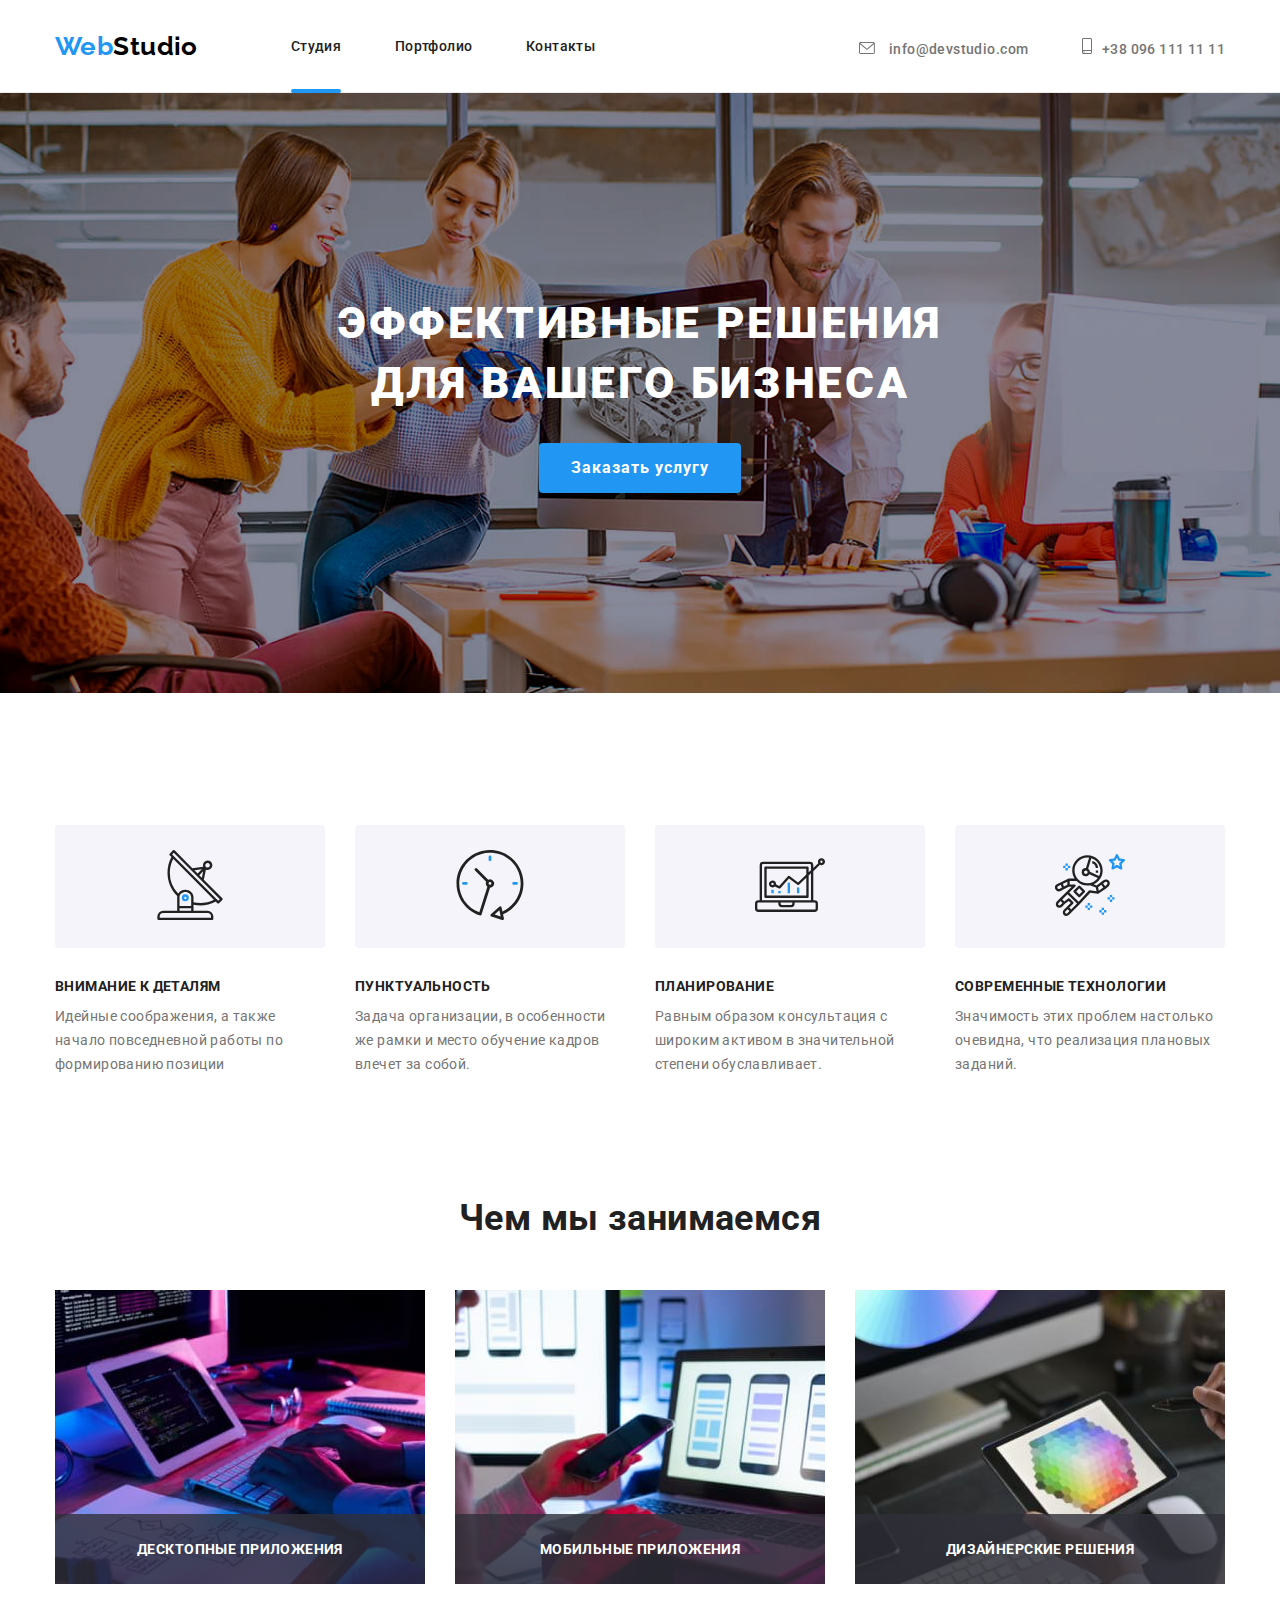
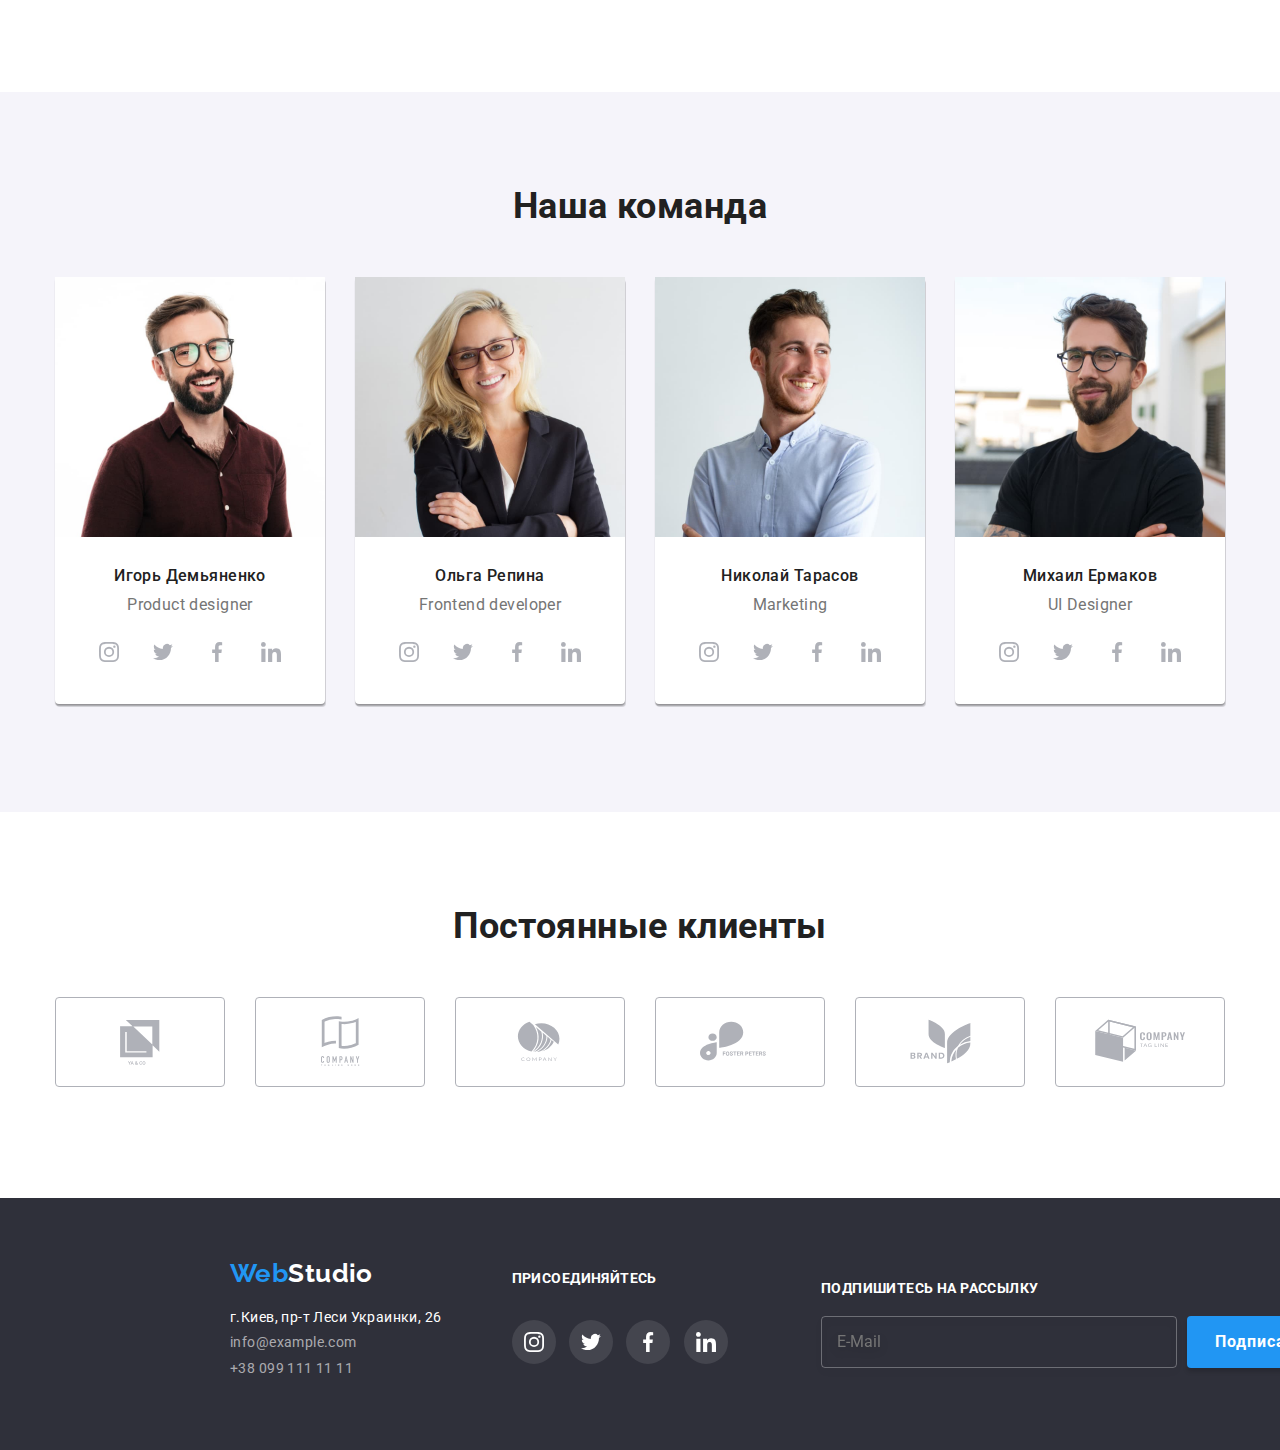
==== commit 53e37915: "fixed errors" ====
--- a/index.html
+++ b/index.html
@@ -453,7 +453,7 @@
             <textarea class="modal__comment" rows="5" placeholder="Введите текст"></textarea>
           </label>
           <label class="terms-policy">
-            <input class="terms__checkbox" type="checkbox" checked="checked" />
+            <input class="terms__checkbox" type="checkbox" />
             <span class="terms__checkbox-custom">
               <svg class="terms__check-sign" width="11" height="8">
                 <use href="./images/sprite.svg#icon-check-sign"></use>
--- a/css/main.min.css
+++ b/css/main.min.css
@@ -1 +1 @@
-html{box-sizing:border-box}*,*::after,*::before{box-sizing:inherit}h1,h2,h3,h4,h5,h6,p{margin-top:0}.list{list-style:none;padding-left:0;margin:0}.link{text-decoration:none;color:inherit}img{display:block;max-width:100%;height:auto}address{font-style:normal}ul{padding:0}.container{width:1200px;margin:auto;padding:0 15px}.section{padding-top:94px;padding-bottom:94px}:hover{transition-duration:250ms;transition-timing-function:cubic-bezier(0.4, 0, 0.2, 1)}:root{--brand-color: #2196F3;--text-color: #212121}body{font-family:"Roboto",sans-serif;color:var(--text-color);font-size:14px;background-color:#fff;letter-spacing:.03em}.footer{background-color:#2f303a;padding:60px 215px}.footer__container{display:flex;align-items:center}.logo--studio-white{color:#fff}.address-wrap{display:inline-block}.address__list{padding:0;margin-top:20px;text-decoration:none;color:#fff;list-style:none;font-style:normal;margin-right:70px}.address__line{padding:0;margin:9px 0}.address__link{text-decoration:none;color:rgba(255,255,255,.6)}.address__link:hover{color:#fff;fill:#fff}.address__link--street-address{color:#fff}.footer__media{display:inline-block;margin-right:83px}.footer__media__list{list-style:none;display:inline-block}.footer__social-icon{color:#fff}.footer__media__item{display:inline-block;background-color:rgba(255,255,255,.1);border-radius:50px;margin-right:10px}.join-us-title{text-transform:uppercase;color:#fff;font-size:14px;line-height:16px;margin-bottom:20px}.footer__email-subscribe{display:inline-block;padding:0;margin:0}.email-subcribe__form{display:inline-flex;justify-content:space-between}.email-subscribe__title{text-transform:uppercase;color:#fff;font-size:14px;line-height:16px;margin-bottom:20px}.email-subscribe__input{background-color:rgba(0,0,0,0);border:1px solid rgba(255,255,255,.3);filter:drop-shadow(0px 4px 4px rgba(0, 0, 0, 0.15));border-radius:4px;padding:15px;font-weight:400;font-size:16px;line-height:20px;margin-right:10px;width:356px;color:#fff}.email-subscribe__button{display:flex;align-items:center;justify-content:space-between;background:var(--brand-color);color:#fff;padding:10px 28px;border:none;border-radius:4px;font-weight:700;font-size:16px;line-height:30px;box-shadow:0px 4px 4px rgba(0,0,0,.15);letter-spacing:.06em;cursor:pointer}.icon-send{margin-left:10px}.header{position:relative;border-bottom:1px solid #ececec;display:flex;vertical-align:middle;padding-top:24px;padding-bottom:24px}.header__container{display:flex;justify-content:space-between;line-height:0px}.nav{display:flex;justify-content:space-between;align-items:center;vertical-align:middle}.nav__line{display:inline-block;font-weight:500;margin-left:50px}.nav__link{position:relative;color:var(--text-color);font-weight:500;text-decoration:none}.nav__link:hover{color:var(--brand-color)}.nav__link--current::after{bottom:-39px;left:0;position:absolute;content:"";display:block;width:100%;height:4px;border-radius:4px;background-color:var(--brand-color)}.nav__link--studio{accent-color:var(--brand-color)}.nav__link--portfolio{accent-color:var(--brand-color)}.logo{font-family:"Raleway";font-weight:700;font-size:26px;line-height:31px;color:var(--brand-color);text-decoration:none;margin-right:43px}.logo--studio-black{color:#000}.header__contact{color:#757575;text-decoration:none}.header__contact:hover{color:var(--brand-color);fill:var(--brand-color)}.contact-icon{margin-right:10px}.offer{background-image:url("./../images/bg-image.png");background-repeat:no-repeat;background-position:50% 50%;text-align:center;color:#fff;padding:200px;background-size:1600px auto}.offer__text{width:700px;display:inline-block}.main-title{text-transform:uppercase;font-size:44px;line-height:60px;font-weight:900;letter-spacing:.06em;margin-bottom:30px}.offer__order-button{background:var(--brand-color);color:#fff;padding:10px 32px;border:none;border-radius:4px;font-weight:700;font-size:16px;line-height:30px;letter-spacing:.06em;box-shadow:0px 4px 4px rgba(0,0,0,.15);cursor:pointer}.offer__order-button:hover{box-shadow:0px 4px 4px rgba(0,0,0,.5)}.about-us{padding-bottom:0px}.about-us__icon-box{text-align:center;padding-top:25px;padding-bottom:25px;background-color:#f5f4fa;margin-bottom:30px;border-radius:4px}.about-us__text{display:flex;justify-content:space-between}.about-us__title{visibility:hidden;padding:0;margin:0}.about-us__text-box{display:inline-block;width:270px}.about-us__paragraph-title{text-transform:uppercase;font-size:14px;margin-bottom:10px}.about-us__paragraph{color:#757575;margin-top:0px;line-height:24px}.section-title{font-weight:700;font-size:36px;text-align:center;margin-bottom:50px}.what-we-do{padding-top:94px}.what-we-do__images{display:flex;justify-content:space-between}.what-we-do__image{display:inline-block}.what-we-do__thumb{position:relative}.what-we-do__desc{position:absolute;background:rgba(47,48,58,.8);padding-top:27px;padding-bottom:27px;bottom:0px;left:0px;width:100%}.image-description{font-weight:700;text-transform:uppercase;color:#fff;font-size:14px;line-height:16px;text-align:center;padding:0;margin:0}.our-team{background-color:#f5f4fa}.team-members{display:flex;justify-content:space-between}.team-member{display:inline-block;padding-bottom:30px;text-align:center;background-color:#fff;border-radius:4px;box-shadow:1px 3px rgba(0,0,0,.12),0px 1px 1px rgba(0,0,0,.14),0px 2px 1px rgba(0,0,0,.2)}.team-member__socials{list-style:none;margin-right:32px;margin-left:32px;display:flex;justify-content:space-between;vertical-align:middle;margin-top:16px}.socials-icon{display:inline-block;height:44px;width:44px;padding:12px;color:#afb1b8}.socials-icon:hover{background-color:var(--brand-color);border-radius:50px;color:#fff;fill:#fff}.team-member__name{font-size:16px;font-weight:500;margin-top:30px;margin-bottom:10px}.team-member__job{color:#757575;font-size:16px;margin-bottom:0}.clients{display:flex;justify-content:space-between;list-style:none}.client__card{border:1px solid #afb1b8;margin-right:30px;border-radius:4px;cursor:pointer;color:#afb1b8}.client__card:hover{color:var(--brand-color);border:1px solid var(--brand-color)}.client__link:hover{cursor:pointer;color:var(--brand-color)}.backdrop{display:flex;justify-content:center;align-items:center;position:fixed;top:0;left:0;width:100%;height:100%;background-color:rgba(0,0,0,.5);opacity:1;transition:opacity 500ms ease}.is-hidden{visibility:hidden;opacity:0;pointer-events:none}.modal{width:528px;height:581px;position:relative;background-color:#fff;box-shadow:0px 1px 3px rgba(0,0,0,.12),0px 1px 1px rgba(0,0,0,.14),0px 2px 1px rgba(0,0,0,.2);border-radius:4px;padding:40px}.modal__close-button{position:absolute;margin:8px;top:0;right:0;background-color:#fff;border-radius:50px;height:29px;width:29px;border:1px solid rgba(0,0,0,.1);color:#000;display:flex;align-items:center;justify-content:center;cursor:pointer}.modal__close-button:hover{color:var(--brand-color)}.modal__input__wrap{position:relative;display:flex;justify-content:center;align-items:center}.modal__title{font-size:20px;line-height:24px;font-weight:700;margin-bottom:12px}.input__label__title{font-size:12px;line-height:14px;color:#757575;letter-spacing:.01em}.modal__input{width:100%;padding:14px 14px 14px 40px;border:1px solid rgba(33,33,33,.2);border-radius:4px;margin-bottom:10px}.modal__input:focus{outline-color:var(--brand-color)}.modal__input:focus~.input__icon{color:var(--brand-color)}.input__icon{color:var(--text-color);padding:0;margin:0;position:absolute;height:15px;width:15px;top:0;left:0;display:flex;align-items:center}.input__icon--name{position:absolute;top:14px;left:15px}.input__icon--email{position:absolute;top:15px;left:13.5px}.input__icon--telephone{position:absolute;top:14.26px;left:15.26px}.modal__comment{width:100%;padding:14px;border:1px solid rgba(33,33,33,.2);border-radius:4px;margin-bottom:10px;resize:none}.modal__comment:focus{outline-color:var(--brand-color)}.terms-policy{padding:0;margin:0;cursor:pointer;position:relative;display:inline-flex;margin-left:14px}.terms__check-sign{position:absolute;top:0;left:0}.terms__checkbox{top:0;left:0;cursor:pointer;opacity:0;display:inline-flex}.terms__checkbox:checked~.terms__checkbox-custom{background-color:var(--brand-color);border:3px solid var(--brand-color)}.terms__checkbox:checked~.terms-check-sign{opacity:1}.terms__checkbox-custom{display:inline-flex;justify-content:center;align-items:center;background:#fff;width:16px;height:15px;display:block;border:2px solid #212121;position:absolute;top:0;left:0}.terms-policy__text{margin-left:7px}.modal__button-wrap{text-align:center}.submit-button{background:var(--brand-color);font-size:16px;font-weight:700;line-height:30px;color:#fff;letter-spacing:.06em;padding:10px 52px;text-align:center;border:none;border-radius:4px;margin-top:30px;cursor:pointer}.filters__list{display:flex;justify-content:center;text-decoration:none;list-style:none;margin-bottom:50px}.filters__item{display:inline-block}.filter__button{margin-right:8px;background-color:#f5f4fa;border-radius:4px;border:none;color:#212121;font-size:16px;font-weight:500;padding:6px 22px;text-align:center;vertical-align:middle;line-height:26px}.filter__button:hover{background-color:var(--brand-color);color:#fff;box-shadow:0px 3px 1px rgba(0,0,0,.1),0px 1px 2px rgba(0,0,0,.08),0px 2px 2px rgba(0,0,0,.12);cursor:pointer}.projects{display:flex;justify-content:space-between;flex-wrap:wrap}.project__item{display:inline-block;list-style:none;margin-bottom:30px}.project__item:hover{box-shadow:0px 3px 1px rgba(0,0,0,.1),0px 1px 2px rgba(0,0,0,.08),0px 2px 2px rgba(0,0,0,.12)}.project__item:hover .project__description{transform:translateY(0)}.project__link{text-decoration:none}.project__text{border:1px solid #eee;padding:19px 24px;max-width:370px}.project__title{color:var(--text-color);font-size:18px;font-weight:700;margin-bottom:4px;letter-spacing:.06em;line-height:36px}.project__subtitle{color:#757575;font-size:16px;font-weight:400;line-height:30px;margin-bottom:0px;padding-bottom:0px}.project__image-thumb{position:relative;overflow:hidden}.project__description{display:flex;align-items:center;position:absolute;background:rgba(33,150,243,.9);bottom:0;left:0;height:100%;width:100%;padding-left:24px;padding-right:24px;transform:translateY(100%);transition:transform 500ms ease}.project__description__text{color:#fff;font-weight:400;font-size:18px;line-height:28px}/*# sourceMappingURL=main.min.css.map */+html{box-sizing:border-box}*,*::after,*::before{box-sizing:inherit}h1,h2,h3,h4,h5,h6,p{margin-top:0}.list{list-style:none;padding-left:0;margin:0}.link{text-decoration:none;color:inherit}img{display:block;max-width:100%;height:auto}address{font-style:normal}ul{padding:0}.container{width:1200px;margin:auto;padding:0 15px}.section{padding-top:94px;padding-bottom:94px}:hover{transition-duration:250ms;transition-timing-function:cubic-bezier(0.4, 0, 0.2, 1)}:root{--brand-color: #2196F3;--text-color: #212121}body{font-family:"Roboto",sans-serif;color:var(--text-color);font-size:14px;background-color:#fff;letter-spacing:.03em}.footer{background-color:#2f303a;padding:60px 215px}.footer__container{display:flex;align-items:center}.logo--studio-white{color:#fff}.address-wrap{display:inline-block}.address__list{padding:0;margin-top:20px;text-decoration:none;color:#fff;list-style:none;font-style:normal;margin-right:70px}.address__line{padding:0;margin:9px 0}.address__link{text-decoration:none;color:rgba(255,255,255,.6)}.address__link:hover{color:#fff;fill:#fff}.address__link--street-address{color:#fff}.footer__media{display:inline-block;margin-right:83px}.footer__media__list{list-style:none;display:inline-block}.footer__social-icon{color:#fff}.footer__media__item{display:inline-block;background-color:rgba(255,255,255,.1);border-radius:50px;margin-right:10px}.join-us-title{text-transform:uppercase;color:#fff;font-size:14px;line-height:16px;margin-bottom:20px}.footer__email-subscribe{display:inline-block;padding:0;margin:0}.email-subscribe__form{display:inline-flex;justify-content:space-between}.email-subscribe__title{text-transform:uppercase;color:#fff;font-size:14px;line-height:16px;margin-bottom:20px}.email-subscribe__input{background-color:rgba(0,0,0,0);border:1px solid rgba(255,255,255,.3);filter:drop-shadow(0px 4px 4px rgba(0, 0, 0, 0.15));border-radius:4px;padding:15px;font-weight:400;font-size:16px;line-height:20px;margin-right:10px;width:356px;color:#fff}.email-subscribe__button{display:flex;align-items:center;justify-content:space-between;background:var(--brand-color);color:#fff;padding:10px 28px;border:none;border-radius:4px;font-weight:700;font-size:16px;line-height:30px;box-shadow:0px 4px 4px rgba(0,0,0,.15);letter-spacing:.06em;cursor:pointer}.icon-send{margin-left:10px}.header{position:relative;border-bottom:1px solid #ececec;display:flex;vertical-align:middle;padding-top:24px;padding-bottom:24px}.header__container{display:flex;justify-content:space-between;line-height:0px}.nav{display:flex;justify-content:space-between;align-items:center;vertical-align:middle}.nav__line{display:inline-block;font-weight:500;margin-left:50px}.nav__link{position:relative;color:var(--text-color);font-weight:500;text-decoration:none}.nav__link:hover{color:var(--brand-color)}.nav__link--current::after{bottom:-39px;left:0;position:absolute;content:"";display:block;width:100%;height:4px;border-radius:4px;background-color:var(--brand-color)}.nav__link--studio{accent-color:var(--brand-color)}.nav__link--portfolio{accent-color:var(--brand-color)}.logo{font-family:"Raleway";font-weight:700;font-size:26px;line-height:31px;color:var(--brand-color);text-decoration:none;margin-right:43px}.logo--studio-black{color:#000}.header__contact{color:#757575;text-decoration:none}.header__contact:hover{color:var(--brand-color);fill:var(--brand-color)}.contact-icon{margin-right:10px}.offer{background-image:url("./../images/bg-image.png");background-repeat:no-repeat;background-position:50% 50%;text-align:center;color:#fff;padding:200px;background-size:1600px auto}.offer__text{width:700px;display:inline-block}.main-title{text-transform:uppercase;font-size:44px;line-height:60px;font-weight:900;letter-spacing:.06em;margin-bottom:30px}.offer__order-button{background:var(--brand-color);color:#fff;padding:10px 32px;border:none;border-radius:4px;font-weight:700;font-size:16px;line-height:30px;letter-spacing:.06em;box-shadow:0px 4px 4px rgba(0,0,0,.15);cursor:pointer}.offer__order-button:hover{box-shadow:0px 4px 4px rgba(0,0,0,.5)}.about-us{padding-bottom:0px}.about-us__icon-box{text-align:center;padding-top:25px;padding-bottom:25px;background-color:#f5f4fa;margin-bottom:30px;border-radius:4px}.about-us__text{display:flex;justify-content:space-between}.about-us__title{visibility:hidden;padding:0;margin:0}.about-us__text-box{display:inline-block;width:270px}.about-us__paragraph-title{text-transform:uppercase;font-size:14px;margin-bottom:10px}.about-us__paragraph{color:#757575;margin-top:0px;line-height:24px}.section-title{font-weight:700;font-size:36px;text-align:center;margin-bottom:50px}.what-we-do{padding-top:94px}.what-we-do__images{display:flex;justify-content:space-between}.what-we-do__image{display:inline-block}.what-we-do__thumb{position:relative}.what-we-do__desc{position:absolute;background:rgba(47,48,58,.8);padding-top:27px;padding-bottom:27px;bottom:0px;left:0px;width:100%}.image-description{font-weight:700;text-transform:uppercase;color:#fff;font-size:14px;line-height:16px;text-align:center;padding:0;margin:0}.our-team{background-color:#f5f4fa}.team-members{display:flex;justify-content:space-between}.team-member{display:inline-block;padding-bottom:30px;text-align:center;background-color:#fff;border-radius:4px;box-shadow:1px 3px rgba(0,0,0,.12),0px 1px 1px rgba(0,0,0,.14),0px 2px 1px rgba(0,0,0,.2)}.team-member__socials{list-style:none;margin-right:32px;margin-left:32px;display:flex;justify-content:space-between;vertical-align:middle;margin-top:16px}.socials-icon{display:inline-block;height:44px;width:44px;padding:12px;color:#afb1b8}.socials-icon:hover{background-color:var(--brand-color);border-radius:50px;color:#fff;fill:#fff}.team-member__name{font-size:16px;font-weight:500;margin-top:30px;margin-bottom:10px}.team-member__job{color:#757575;font-size:16px;margin-bottom:0}.clients{display:flex;justify-content:space-between;list-style:none}.client__card{border:1px solid #afb1b8;margin-right:30px;border-radius:4px;cursor:pointer;color:#afb1b8}.client__card:hover{color:var(--brand-color);border:1px solid var(--brand-color)}.client__link:hover{cursor:pointer;color:var(--brand-color)}.backdrop{display:flex;justify-content:center;align-items:center;position:fixed;top:0;left:0;width:100%;height:100%;background-color:rgba(0,0,0,.5);opacity:1;transition:opacity 500ms ease}.is-hidden{visibility:hidden;opacity:0;pointer-events:none}.modal{width:528px;height:581px;position:relative;background-color:#fff;box-shadow:0px 1px 3px rgba(0,0,0,.12),0px 1px 1px rgba(0,0,0,.14),0px 2px 1px rgba(0,0,0,.2);border-radius:4px;padding:40px}.modal__close-button{position:absolute;margin:8px;top:0;right:0;background-color:#fff;border-radius:50px;height:29px;width:29px;border:1px solid rgba(0,0,0,.1);color:#000;display:flex;align-items:center;justify-content:center;cursor:pointer}.modal__close-button:hover{color:var(--brand-color)}.modal__input__wrap{position:relative;display:flex;justify-content:center;align-items:center}.modal__title{font-size:20px;line-height:24px;font-weight:700;margin-bottom:12px}.input__label__title{font-size:12px;line-height:14px;color:#757575;letter-spacing:.01em}.modal__input{width:100%;padding:14px 14px 14px 40px;border:1px solid rgba(33,33,33,.2);border-radius:4px;margin-bottom:10px}.modal__input:focus{outline-color:var(--brand-color)}.modal__input:focus~.input__icon{color:var(--brand-color)}.input__icon{color:var(--text-color);padding:0;margin:0;position:absolute;height:15px;width:15px;top:0;left:0;display:flex;align-items:center}.input__icon--name{position:absolute;top:14px;left:15px}.input__icon--email{position:absolute;top:15px;left:13.5px}.input__icon--telephone{position:absolute;top:14.26px;left:15.26px}.modal__comment{width:100%;padding:14px;border:1px solid rgba(33,33,33,.2);border-radius:4px;margin-bottom:10px;resize:none}.modal__comment:focus{outline-color:var(--brand-color)}.terms-policy{padding:0;margin:0;cursor:pointer;position:relative;display:inline-flex;margin-left:14px}.terms__check-sign{position:absolute;top:0;left:0}.terms__checkbox{top:0;left:0;cursor:pointer;opacity:0;display:inline-flex}.terms__checkbox:checked~.terms__checkbox-custom{background-color:var(--brand-color);border:3px solid var(--brand-color)}.terms__checkbox:checked~.terms-check-sign{opacity:1}.terms__checkbox-custom{display:inline-flex;justify-content:center;align-items:center;background:#fff;width:16px;height:15px;display:block;border:2px solid #212121;position:absolute;top:0;left:0}.terms-policy__text{margin-left:7px}.modal__button-wrap{text-align:center}.submit-button{background:var(--brand-color);font-size:16px;font-weight:700;line-height:30px;color:#fff;letter-spacing:.06em;padding:10px 52px;text-align:center;border:none;border-radius:4px;margin-top:30px;cursor:pointer}.filters__list{display:flex;justify-content:center;text-decoration:none;list-style:none;margin-bottom:50px}.filters__item{display:inline-block}.filter__button{margin-right:8px;background-color:#f5f4fa;border-radius:4px;border:none;color:#212121;font-size:16px;font-weight:500;padding:6px 22px;text-align:center;vertical-align:middle;line-height:26px}.filter__button:hover{background-color:var(--brand-color);color:#fff;box-shadow:0px 3px 1px rgba(0,0,0,.1),0px 1px 2px rgba(0,0,0,.08),0px 2px 2px rgba(0,0,0,.12);cursor:pointer}.projects{display:flex;justify-content:space-between;flex-wrap:wrap}.project__item{display:inline-block;list-style:none;margin-bottom:30px}.project__item:hover{box-shadow:0px 3px 1px rgba(0,0,0,.1),0px 1px 2px rgba(0,0,0,.08),0px 2px 2px rgba(0,0,0,.12)}.project__item:hover .project__description{transform:translateY(0)}.project__link{text-decoration:none}.project__text{border:1px solid #eee;padding:19px 24px;max-width:370px}.project__title{color:var(--text-color);font-size:18px;font-weight:700;margin-bottom:4px;letter-spacing:.06em;line-height:36px}.project__subtitle{color:#757575;font-size:16px;font-weight:400;line-height:30px;margin-bottom:0px;padding-bottom:0px}.project__image-thumb{position:relative;overflow:hidden}.project__description{display:flex;align-items:center;position:absolute;background:rgba(33,150,243,.9);bottom:0;left:0;height:100%;width:100%;padding-left:24px;padding-right:24px;transform:translateY(100%);transition:transform 500ms ease}.project__description__text{color:#fff;font-weight:400;font-size:18px;line-height:28px}/*# sourceMappingURL=main.min.css.map */